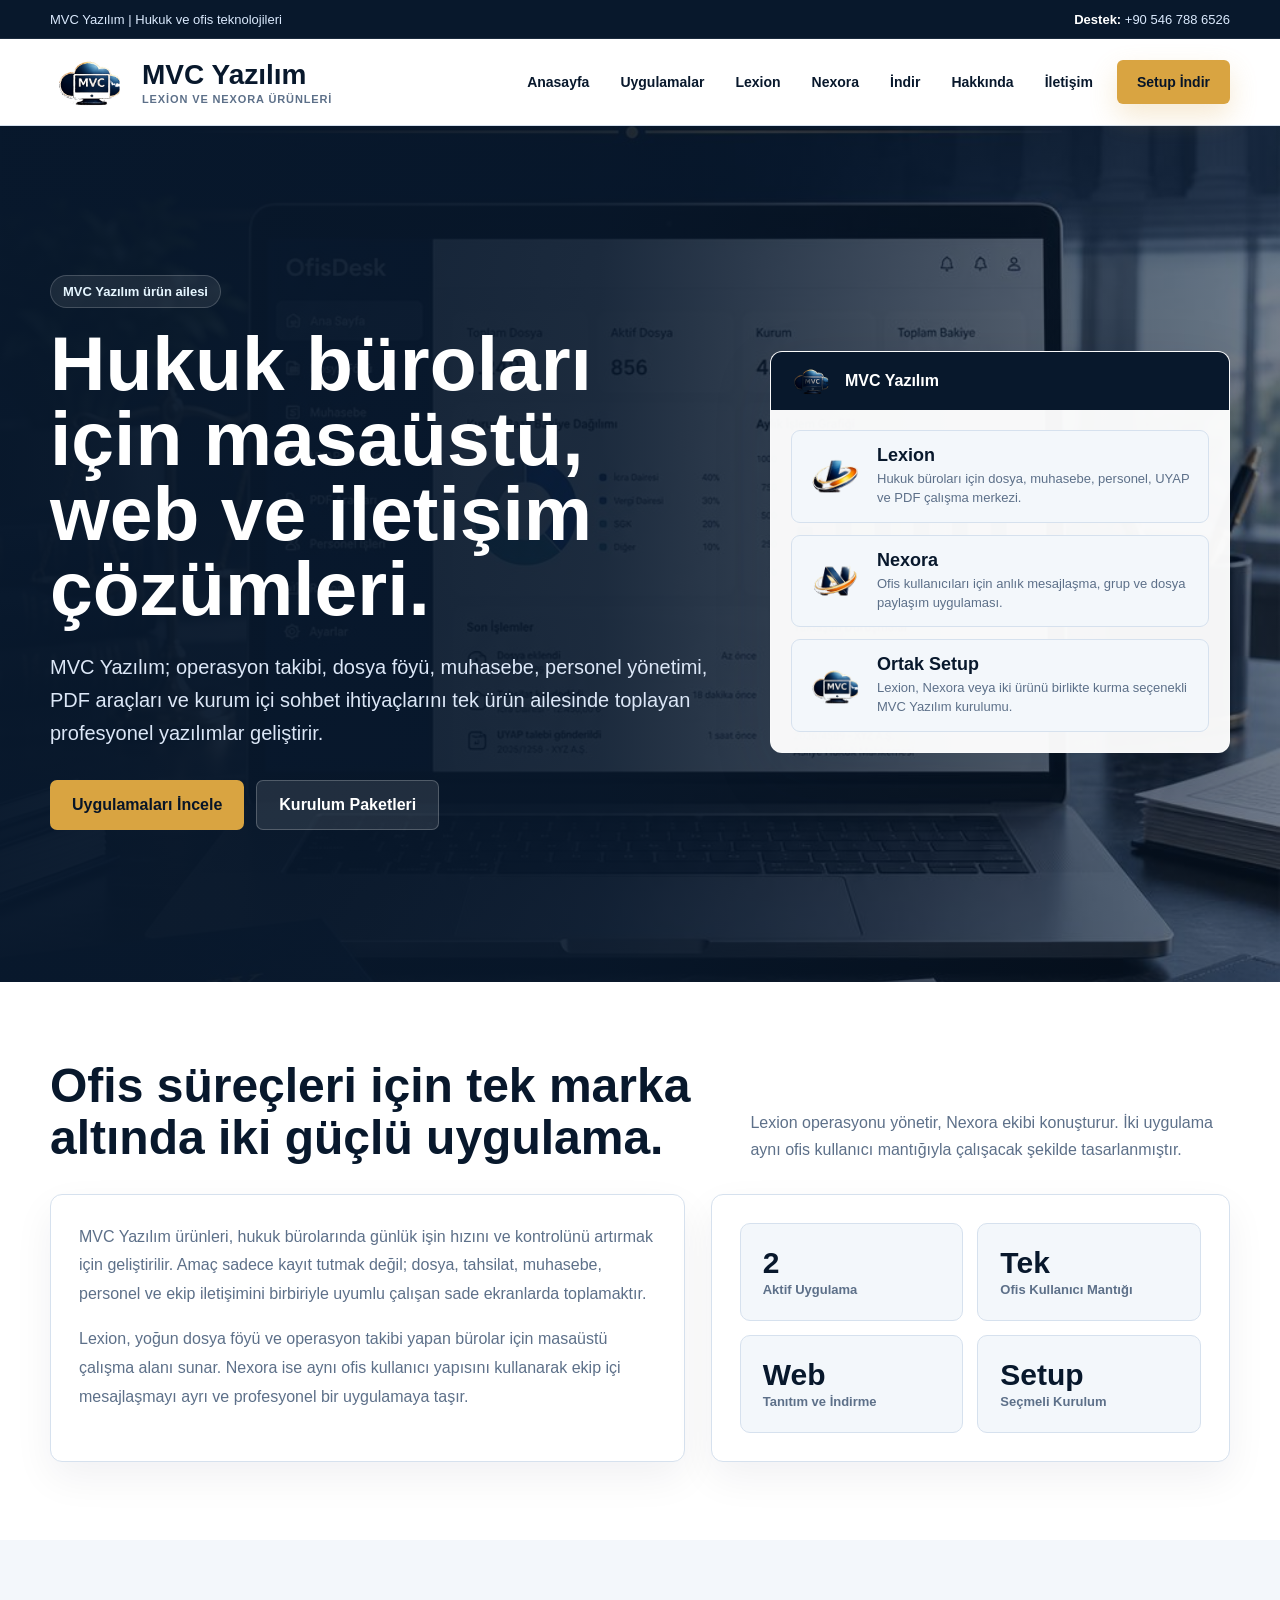
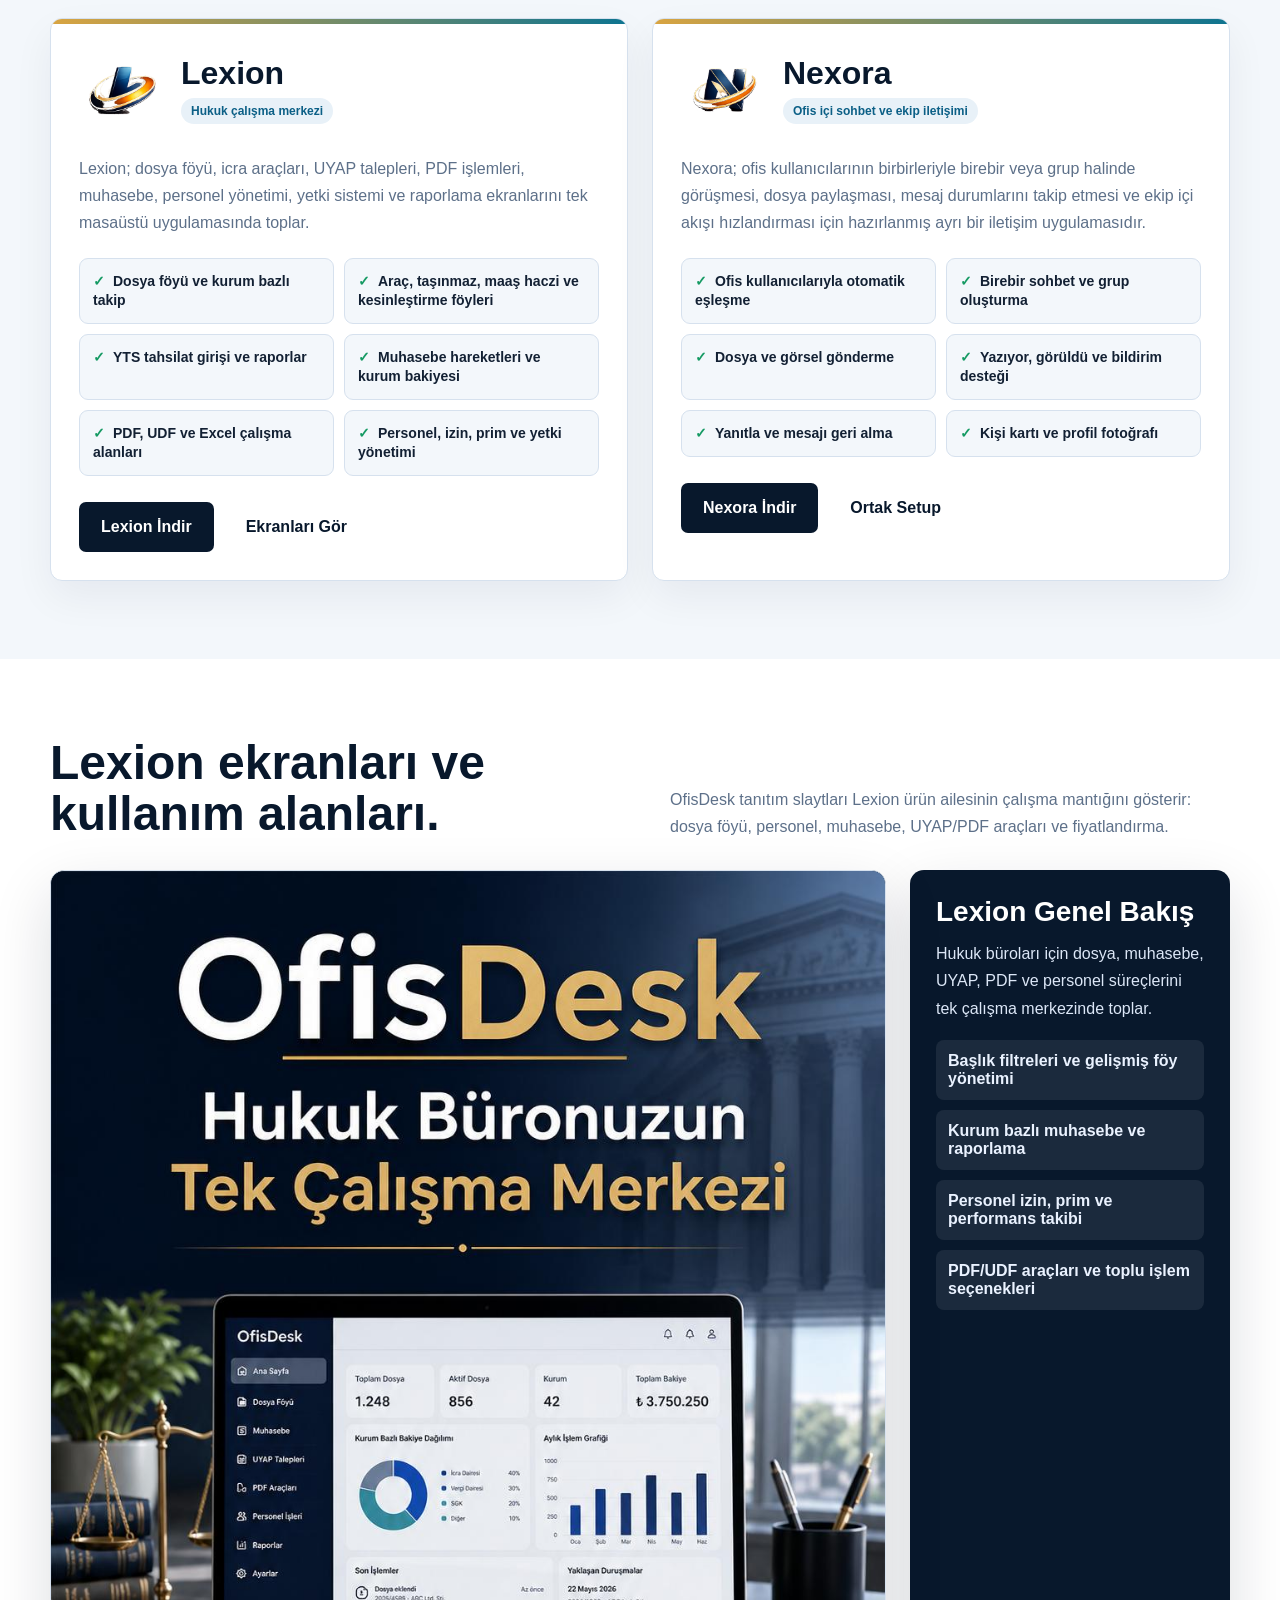
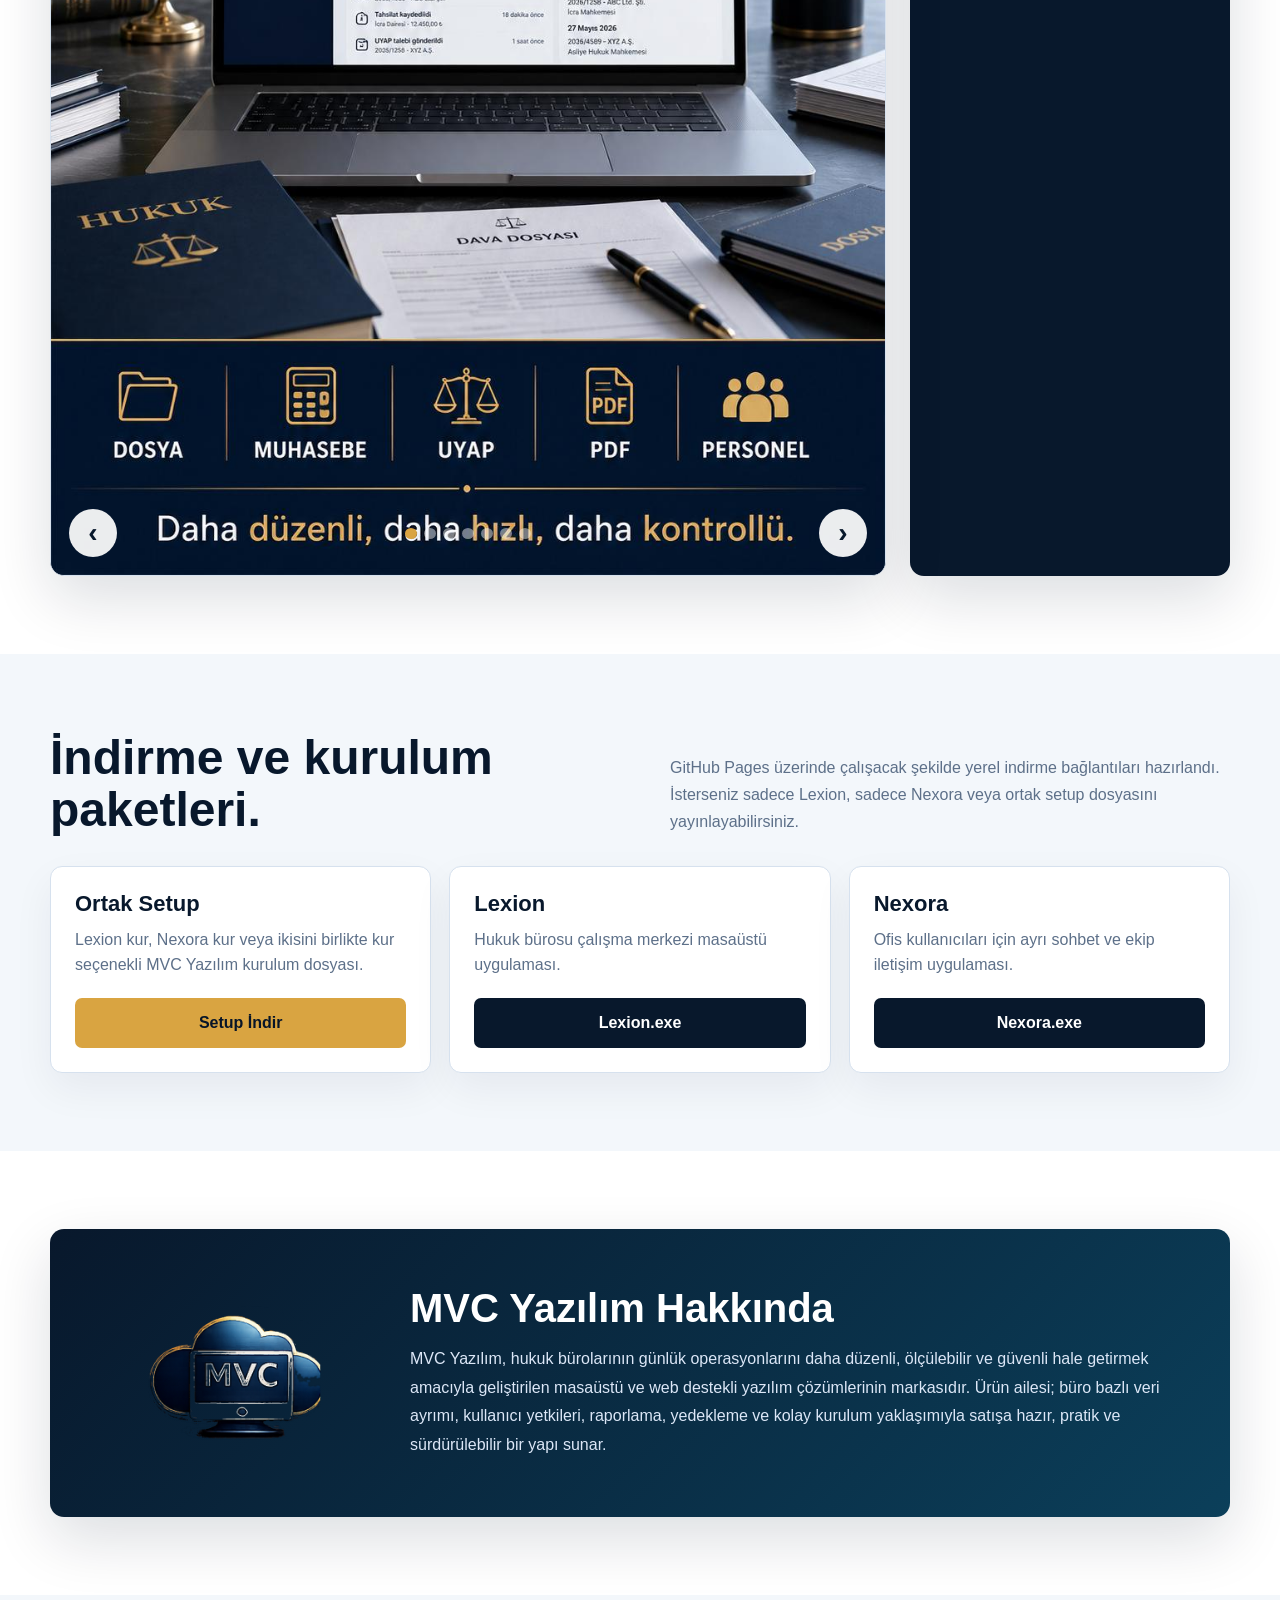
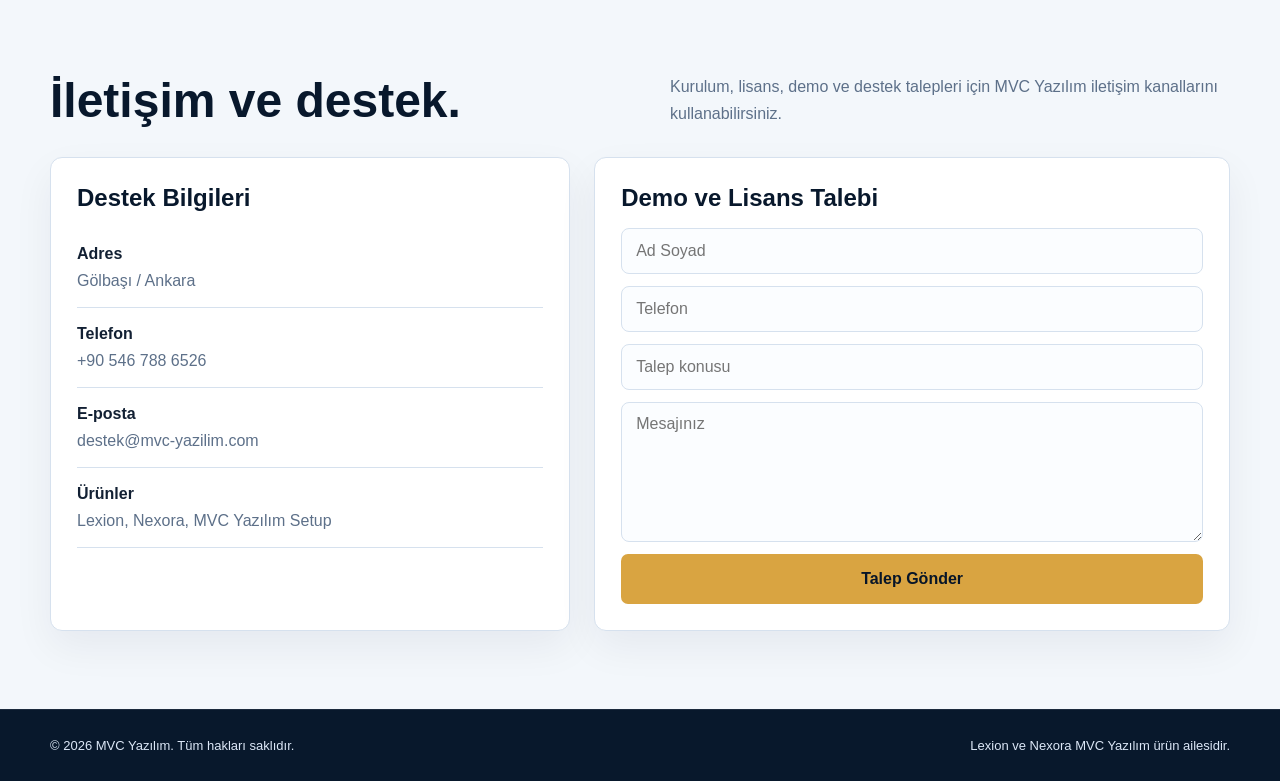
==== index.html @ 994288ae "Add files via upload" ====
<!doctype html>
<html lang="tr">
<head>
  <meta charset="utf-8">
  <meta name="viewport" content="width=device-width, initial-scale=1">
  <title>MVC Yazılım | Hukuk ve Ofis Yazılımları</title>
  <meta name="description" content="MVC Yazılım; Lexion ve Nexora ile hukuk büroları için dosya, muhasebe, personel, PDF, UYAP ve ekip iletişimi çözümleri geliştirir.">
  <link rel="icon" href="assets/mvc_yazilim_icon.png">
  <style>
    :root {
      --ink: #122033;
      --navy: #08182c;
      --blue: #0b5f86;
      --blue-2: #0e7490;
      --gold: #d9a441;
      --gold-2: #f3c766;
      --paper: #ffffff;
      --soft: #f3f7fb;
      --mist: #e8f1f8;
      --line: #d6e1ee;
      --muted: #5d7089;
      --green: #159a63;
      --red: #c2410c;
      --shadow: 0 22px 60px rgba(8, 24, 44, .14);
    }

    * { box-sizing: border-box; }
    html { scroll-behavior: smooth; }
    body {
      margin: 0;
      font-family: "Segoe UI", Arial, sans-serif;
      color: var(--ink);
      background: var(--soft);
    }

    img { max-width: 100%; display: block; }
    a { color: inherit; text-decoration: none; }
    button, input, textarea { font: inherit; }
    .wrap { width: min(1180px, calc(100% - 42px)); margin: 0 auto; }

    .top-strip {
      background: var(--navy);
      color: #dbeafe;
      font-size: 13px;
      border-bottom: 1px solid rgba(255,255,255,.08);
    }
    .top-strip .wrap {
      min-height: 38px;
      display: flex;
      align-items: center;
      justify-content: space-between;
      gap: 14px;
      flex-wrap: wrap;
    }
    .top-strip b { color: white; }

    .nav {
      position: sticky;
      top: 0;
      z-index: 50;
      background: rgba(255,255,255,.95);
      border-bottom: 1px solid var(--line);
      backdrop-filter: blur(16px);
    }
    .nav .wrap {
      min-height: 86px;
      display: flex;
      align-items: center;
      justify-content: space-between;
      gap: 22px;
    }
    .brand {
      display: flex;
      align-items: center;
      gap: 14px;
      font-size: 28px;
      font-weight: 900;
      color: var(--navy);
    }
    .brand img { width: 78px; height: 78px; object-fit: contain; }
    .brand small {
      display: block;
      margin-top: 2px;
      color: var(--muted);
      font-size: 11px;
      letter-spacing: .08em;
      text-transform: uppercase;
      font-weight: 800;
    }
    .links {
      display: flex;
      align-items: center;
      justify-content: flex-end;
      gap: 5px;
      flex-wrap: wrap;
    }
    .links a {
      min-height: 44px;
      display: inline-flex;
      align-items: center;
      justify-content: center;
      padding: 0 13px;
      border-radius: 6px;
      color: var(--navy);
      font-size: 14px;
      font-weight: 800;
    }
    .links a:hover { background: var(--mist); }
    .links .cta {
      margin-left: 6px;
      background: var(--gold);
      color: #071528;
      padding: 0 20px;
      box-shadow: 0 12px 28px rgba(217,164,65,.24);
    }

    .hero {
      position: relative;
      overflow: hidden;
      min-height: 700px;
      background:
        linear-gradient(90deg, rgba(8,24,44,.98) 0%, rgba(8,24,44,.91) 47%, rgba(8,24,44,.55) 100%),
        url("assets/slides/01-genel.jpg") center/cover;
      color: white;
    }
    .hero .wrap {
      min-height: 700px;
      display: grid;
      grid-template-columns: minmax(0, 1fr) 460px;
      align-items: center;
      gap: 48px;
      padding: 68px 0 72px;
    }
    .eyebrow {
      width: fit-content;
      margin-bottom: 18px;
      padding: 8px 12px;
      border: 1px solid rgba(255,255,255,.18);
      background: rgba(255,255,255,.08);
      color: #e6f6ff;
      border-radius: 999px;
      font-size: 13px;
      font-weight: 800;
    }
    h1 {
      margin: 0;
      max-width: 790px;
      font-size: clamp(45px, 6vw, 84px);
      line-height: .98;
      letter-spacing: 0;
      font-weight: 900;
    }
    .hero p {
      max-width: 700px;
      margin: 24px 0 0;
      color: #dce7f7;
      font-size: 20px;
      line-height: 1.65;
    }
    .actions {
      display: flex;
      gap: 12px;
      flex-wrap: wrap;
      margin-top: 30px;
    }
    .btn {
      min-height: 50px;
      display: inline-flex;
      align-items: center;
      justify-content: center;
      gap: 10px;
      padding: 0 22px;
      border: 0;
      border-radius: 7px;
      font-weight: 900;
      cursor: pointer;
    }
    .btn.gold { background: var(--gold); color: #071528; }
    .btn.dark { background: var(--navy); color: white; }
    .btn.light { background: white; color: var(--navy); }
    .btn.ghost {
      background: rgba(255,255,255,.10);
      color: white;
      border: 1px solid rgba(255,255,255,.22);
    }
    .hero-card {
      background: rgba(255,255,255,.96);
      color: var(--ink);
      border: 1px solid rgba(255,255,255,.28);
      border-radius: 12px;
      box-shadow: var(--shadow);
      overflow: hidden;
    }
    .hero-card-head {
      min-height: 58px;
      display: flex;
      align-items: center;
      gap: 12px;
      padding: 0 18px;
      background: var(--navy);
      color: white;
      font-weight: 900;
    }
    .hero-card-head img { width: 44px; height: 44px; object-fit: contain; }
    .hero-card-body { padding: 20px; }
    .mini-products { display: grid; gap: 12px; }
    .mini-product {
      display: grid;
      grid-template-columns: 58px 1fr;
      gap: 13px;
      align-items: center;
      padding: 14px;
      border: 1px solid var(--line);
      background: var(--soft);
      border-radius: 9px;
    }
    .mini-product img { width: 58px; height: 58px; object-fit: contain; }
    .mini-product h3 { margin: 0 0 4px; font-size: 18px; color: var(--navy); }
    .mini-product p { margin: 0; color: var(--muted); font-size: 13px; line-height: 1.45; }

    section { padding: 78px 0; }
    .section-head {
      display: flex;
      align-items: end;
      justify-content: space-between;
      gap: 24px;
      margin-bottom: 30px;
    }
    .section-head h2 {
      margin: 0;
      color: var(--navy);
      font-size: clamp(30px, 4vw, 48px);
      line-height: 1.08;
      font-weight: 900;
    }
    .section-head p {
      max-width: 560px;
      margin: 0;
      color: var(--muted);
      line-height: 1.7;
      font-size: 16px;
    }

    .about { background: white; }
    .about-grid {
      display: grid;
      grid-template-columns: 1.1fr .9fr;
      gap: 26px;
      align-items: stretch;
    }
    .text-panel, .info-panel, .product-panel, .download-card, .contact-card {
      background: var(--paper);
      border: 1px solid var(--line);
      border-radius: 12px;
      box-shadow: 0 16px 40px rgba(8,24,44,.06);
    }
    .text-panel { padding: 28px; }
    .text-panel p { color: var(--muted); line-height: 1.8; font-size: 16px; }
    .text-panel p:first-of-type { margin-top: 0; }
    .metric-grid { display: grid; grid-template-columns: repeat(2, 1fr); gap: 14px; }
    .metric {
      padding: 22px;
      background: var(--soft);
      border: 1px solid var(--line);
      border-radius: 10px;
    }
    .metric b { display: block; color: var(--navy); font-size: 30px; }
    .metric span { color: var(--muted); font-size: 13px; font-weight: 800; }

    .products { background: var(--soft); }
    .product-grid {
      display: grid;
      grid-template-columns: repeat(2, minmax(0, 1fr));
      gap: 24px;
    }
    .product-panel {
      position: relative;
      overflow: hidden;
      min-height: 520px;
      padding: 28px;
    }
    .product-panel::before {
      content: "";
      position: absolute;
      left: 0;
      top: 0;
      right: 0;
      height: 5px;
      background: linear-gradient(90deg, var(--gold), var(--blue-2));
    }
    .product-top {
      display: flex;
      align-items: center;
      gap: 16px;
      margin-bottom: 22px;
    }
    .product-top img { width: 86px; height: 86px; object-fit: contain; }
    .product-top h3 { margin: 0; color: var(--navy); font-size: 32px; }
    .product-top span {
      display: inline-flex;
      margin-top: 6px;
      padding: 6px 10px;
      border-radius: 999px;
      background: var(--mist);
      color: var(--blue);
      font-size: 12px;
      font-weight: 900;
    }
    .product-panel p {
      margin: 0 0 20px;
      color: var(--muted);
      line-height: 1.7;
      font-size: 16px;
    }
    .features {
      display: grid;
      grid-template-columns: repeat(2, minmax(0, 1fr));
      gap: 10px;
      margin: 22px 0 26px;
    }
    .feature {
      padding: 13px;
      background: var(--soft);
      border: 1px solid var(--line);
      border-radius: 9px;
      color: var(--ink);
      font-size: 14px;
      font-weight: 800;
      line-height: 1.35;
    }
    .feature::before {
      content: "✓";
      margin-right: 8px;
      color: var(--green);
      font-weight: 900;
    }
    .product-actions {
      display: flex;
      flex-wrap: wrap;
      gap: 10px;
      margin-top: auto;
    }

    .showcase { background: white; }
    .slider-shell {
      display: grid;
      grid-template-columns: minmax(0, 1fr) 320px;
      gap: 24px;
      align-items: stretch;
    }
    .slide-frame {
      position: relative;
      min-height: 560px;
      border-radius: 14px;
      overflow: hidden;
      border: 1px solid var(--line);
      box-shadow: var(--shadow);
      background: var(--navy);
    }
    .slide-frame img {
      width: 100%;
      height: 100%;
      min-height: 560px;
      object-fit: cover;
    }
    .slide-controls {
      position: absolute;
      left: 18px;
      right: 18px;
      bottom: 18px;
      display: flex;
      align-items: center;
      justify-content: space-between;
      gap: 12px;
    }
    .icon-btn {
      width: 48px;
      height: 48px;
      border: 0;
      border-radius: 50%;
      background: rgba(255,255,255,.92);
      color: var(--navy);
      font-size: 28px;
      font-weight: 900;
      cursor: pointer;
    }
    .slide-dots { display: flex; gap: 7px; justify-content: center; flex: 1; }
    .dot {
      width: 11px;
      height: 11px;
      border-radius: 50%;
      border: 0;
      background: rgba(255,255,255,.45);
      cursor: pointer;
    }
    .dot.active { background: var(--gold); }
    .slide-text {
      padding: 26px;
      background: var(--navy);
      color: white;
      border-radius: 14px;
      box-shadow: var(--shadow);
    }
    .slide-text h3 { margin: 0 0 12px; font-size: 28px; }
    .slide-text p { color: #dce7f7; line-height: 1.7; margin: 0 0 18px; }
    .slide-text ul { margin: 0; padding: 0; list-style: none; display: grid; gap: 10px; }
    .slide-text li {
      padding: 12px;
      border-radius: 8px;
      background: rgba(255,255,255,.08);
      color: #eaf2ff;
      font-weight: 750;
    }

    .downloads { background: var(--soft); }
    .download-grid {
      display: grid;
      grid-template-columns: repeat(3, minmax(0, 1fr));
      gap: 18px;
    }
    .download-card { padding: 24px; }
    .download-card h3 { margin: 0 0 10px; color: var(--navy); font-size: 22px; }
    .download-card p { margin: 0 0 20px; color: var(--muted); line-height: 1.6; }
    .download-card .btn { width: 100%; }

    .company { background: white; }
    .company-card {
      display: grid;
      grid-template-columns: 300px 1fr;
      gap: 26px;
      align-items: center;
      padding: 34px;
      background: linear-gradient(135deg, var(--navy), #0b3f5a);
      border-radius: 14px;
      color: white;
      box-shadow: var(--shadow);
    }
    .company-card img {
      width: 220px;
      height: 220px;
      object-fit: contain;
      margin: 0 auto;
    }
    .company-card h2 { margin: 0 0 14px; font-size: 40px; }
    .company-card p { margin: 0; color: #dce7f7; line-height: 1.8; font-size: 16px; }

    .contact { background: var(--soft); }
    .contact-grid {
      display: grid;
      grid-template-columns: .9fr 1.1fr;
      gap: 24px;
    }
    .contact-card { padding: 26px; }
    .contact-card h3 { margin: 0 0 16px; color: var(--navy); font-size: 24px; }
    .contact-row {
      padding: 14px 0;
      border-bottom: 1px solid var(--line);
      color: var(--muted);
      line-height: 1.5;
    }
    .contact-row b { display: block; color: var(--ink); margin-bottom: 3px; }
    .form { display: grid; gap: 12px; }
    .form input, .form textarea {
      width: 100%;
      border: 1px solid var(--line);
      border-radius: 8px;
      background: #fbfdff;
      padding: 0 14px;
      min-height: 46px;
      color: var(--ink);
    }
    .form textarea { min-height: 140px; padding: 12px 14px; resize: vertical; }

    footer {
      background: var(--navy);
      color: #dce7f7;
      padding: 28px 0;
      border-top: 1px solid rgba(255,255,255,.08);
    }
    footer .wrap {
      display: flex;
      justify-content: space-between;
      gap: 18px;
      flex-wrap: wrap;
      font-size: 13px;
    }

    @media (max-width: 980px) {
      .nav .wrap, .section-head { align-items: flex-start; }
      .nav .wrap, .hero .wrap, .about-grid, .product-grid, .slider-shell, .download-grid, .company-card, .contact-grid {
        grid-template-columns: 1fr;
      }
      .nav .wrap { display: grid; }
      .links { justify-content: flex-start; }
      .hero, .hero .wrap { min-height: auto; }
      h1 { font-size: 45px; }
      .brand img { width: 66px; height: 66px; }
      .product-panel { min-height: auto; }
      .features, .metric-grid { grid-template-columns: 1fr; }
      .slide-frame, .slide-frame img { min-height: 420px; }
    }

    @media (max-width: 620px) {
      .wrap { width: min(100% - 28px, 1180px); }
      .links a, .links .cta, .actions .btn, .product-actions .btn { width: 100%; }
      .hero p { font-size: 17px; }
      .product-top { align-items: flex-start; }
      .product-top img { width: 72px; height: 72px; }
    }
  </style>
</head>
<body>
  <div class="top-strip">
    <div class="wrap">
      <span>MVC Yazılım | Hukuk ve ofis teknolojileri</span>
      <span><b>Destek:</b> +90 546 788 6526</span>
    </div>
  </div>

  <header class="nav">
    <div class="wrap">
      <a class="brand" href="#anasayfa" aria-label="MVC Yazılım Anasayfa">
        <img src="assets/mvc_yazilim_icon.png" alt="MVC Yazılım logo">
        <span>MVC Yazılım<small>Lexion ve Nexora ürünleri</small></span>
      </a>
      <nav class="links" aria-label="Ana menü">
        <a href="#anasayfa">Anasayfa</a>
        <a href="#uygulamalar">Uygulamalar</a>
        <a href="#lexion">Lexion</a>
        <a href="#nexora">Nexora</a>
        <a href="#indir">İndir</a>
        <a href="#hakkinda">Hakkında</a>
        <a href="#iletisim">İletişim</a>
        <a class="cta" href="#indir">Setup İndir</a>
      </nav>
    </div>
  </header>

  <main>
    <section class="hero" id="anasayfa">
      <div class="wrap">
        <div>
          <div class="eyebrow">MVC Yazılım ürün ailesi</div>
          <h1>Hukuk büroları için masaüstü, web ve iletişim çözümleri.</h1>
          <p>MVC Yazılım; operasyon takibi, dosya föyü, muhasebe, personel yönetimi, PDF araçları ve kurum içi sohbet ihtiyaçlarını tek ürün ailesinde toplayan profesyonel yazılımlar geliştirir.</p>
          <div class="actions">
            <a class="btn gold" href="#uygulamalar">Uygulamaları İncele</a>
            <a class="btn ghost" href="#indir">Kurulum Paketleri</a>
          </div>
        </div>

        <aside class="hero-card" aria-label="MVC Yazılım uygulamaları">
          <div class="hero-card-head">
            <img src="assets/mvc_yazilim_icon.png" alt="">
            MVC Yazılım
          </div>
          <div class="hero-card-body">
            <div class="mini-products">
              <a class="mini-product" href="#lexion">
                <img src="assets/lexion_icon.png" alt="">
                <div><h3>Lexion</h3><p>Hukuk büroları için dosya, muhasebe, personel, UYAP ve PDF çalışma merkezi.</p></div>
              </a>
              <a class="mini-product" href="#nexora">
                <img src="assets/nexora_icon.png" alt="">
                <div><h3>Nexora</h3><p>Ofis kullanıcıları için anlık mesajlaşma, grup ve dosya paylaşım uygulaması.</p></div>
              </a>
              <a class="mini-product" href="#indir">
                <img src="assets/mvc_yazilim_icon.png" alt="">
                <div><h3>Ortak Setup</h3><p>Lexion, Nexora veya iki ürünü birlikte kurma seçenekli MVC Yazılım kurulumu.</p></div>
              </a>
            </div>
          </div>
        </aside>
      </div>
    </section>

    <section class="about" id="uygulamalar">
      <div class="wrap">
        <div class="section-head">
          <h2>Ofis süreçleri için tek marka altında iki güçlü uygulama.</h2>
          <p>Lexion operasyonu yönetir, Nexora ekibi konuşturur. İki uygulama aynı ofis kullanıcı mantığıyla çalışacak şekilde tasarlanmıştır.</p>
        </div>
        <div class="about-grid">
          <article class="text-panel">
            <p>MVC Yazılım ürünleri, hukuk bürolarında günlük işin hızını ve kontrolünü artırmak için geliştirilir. Amaç sadece kayıt tutmak değil; dosya, tahsilat, muhasebe, personel ve ekip iletişimini birbiriyle uyumlu çalışan sade ekranlarda toplamaktır.</p>
            <p>Lexion, yoğun dosya föyü ve operasyon takibi yapan bürolar için masaüstü çalışma alanı sunar. Nexora ise aynı ofis kullanıcı yapısını kullanarak ekip içi mesajlaşmayı ayrı ve profesyonel bir uygulamaya taşır.</p>
          </article>
          <aside class="info-panel text-panel">
            <div class="metric-grid">
              <div class="metric"><b>2</b><span>Aktif Uygulama</span></div>
              <div class="metric"><b>Tek</b><span>Ofis Kullanıcı Mantığı</span></div>
              <div class="metric"><b>Web</b><span>Tanıtım ve İndirme</span></div>
              <div class="metric"><b>Setup</b><span>Seçmeli Kurulum</span></div>
            </div>
          </aside>
        </div>
      </div>
    </section>

    <section class="products">
      <div class="wrap">
        <div class="product-grid">
          <article class="product-panel" id="lexion">
            <div class="product-top">
              <img src="assets/lexion_icon.png" alt="Lexion logo">
              <div>
                <h3>Lexion</h3>
                <span>Hukuk çalışma merkezi</span>
              </div>
            </div>
            <p>Lexion; dosya föyü, icra araçları, UYAP talepleri, PDF işlemleri, muhasebe, personel yönetimi, yetki sistemi ve raporlama ekranlarını tek masaüstü uygulamasında toplar.</p>
            <div class="features">
              <div class="feature">Dosya föyü ve kurum bazlı takip</div>
              <div class="feature">Araç, taşınmaz, maaş haczi ve kesinleştirme föyleri</div>
              <div class="feature">YTS tahsilat girişi ve raporlar</div>
              <div class="feature">Muhasebe hareketleri ve kurum bakiyesi</div>
              <div class="feature">PDF, UDF ve Excel çalışma alanları</div>
              <div class="feature">Personel, izin, prim ve yetki yönetimi</div>
            </div>
            <div class="product-actions">
              <a class="btn dark" href="https://github.com/mvcanalpp/ofisdesk-site/releases/download/v1.5.2/Lexion.exe">Lexion İndir</a>
              <a class="btn light" href="#lexion-slides">Ekranları Gör</a>
            </div>
          </article>

          <article class="product-panel" id="nexora">
            <div class="product-top">
              <img src="assets/nexora_icon.png" alt="Nexora logo">
              <div>
                <h3>Nexora</h3>
                <span>Ofis içi sohbet ve ekip iletişimi</span>
              </div>
            </div>
            <p>Nexora; ofis kullanıcılarının birbirleriyle birebir veya grup halinde görüşmesi, dosya paylaşması, mesaj durumlarını takip etmesi ve ekip içi akışı hızlandırması için hazırlanmış ayrı bir iletişim uygulamasıdır.</p>
            <div class="features">
              <div class="feature">Ofis kullanıcılarıyla otomatik eşleşme</div>
              <div class="feature">Birebir sohbet ve grup oluşturma</div>
              <div class="feature">Dosya ve görsel gönderme</div>
              <div class="feature">Yazıyor, görüldü ve bildirim desteği</div>
              <div class="feature">Yanıtla ve mesajı geri alma</div>
              <div class="feature">Kişi kartı ve profil fotoğrafı</div>
            </div>
            <div class="product-actions">
              <a class="btn dark" href="https://github.com/mvcanalpp/ofisdesk-site/releases/download/v1.5.2/Nexora.exe">Nexora İndir</a>
              <a class="btn light" href="#indir">Ortak Setup</a>
            </div>
          </article>
        </div>
      </div>
    </section>

    <section class="showcase" id="lexion-slides">
      <div class="wrap">
        <div class="section-head">
          <h2>Lexion ekranları ve kullanım alanları.</h2>
          <p>OfisDesk tanıtım slaytları Lexion ürün ailesinin çalışma mantığını gösterir: dosya föyü, personel, muhasebe, UYAP/PDF araçları ve fiyatlandırma.</p>
        </div>
        <div class="slider-shell">
          <div class="slide-frame">
            <img id="slideImage" src="assets/slides/01-genel.jpg" alt="Lexion tanıtım slaytı">
            <div class="slide-controls">
              <button class="icon-btn" id="prevSlide" type="button" aria-label="Önceki slayt">‹</button>
              <div class="slide-dots" id="slideDots"></div>
              <button class="icon-btn" id="nextSlide" type="button" aria-label="Sonraki slayt">›</button>
            </div>
          </div>
          <aside class="slide-text">
            <h3 id="slideTitle">Lexion Genel Bakış</h3>
            <p id="slideDesc">Hukuk büroları için dosya, muhasebe, UYAP, PDF ve personel süreçlerini tek çalışma merkezinde toplar.</p>
            <ul>
              <li>Başlık filtreleri ve gelişmiş föy yönetimi</li>
              <li>Kurum bazlı muhasebe ve raporlama</li>
              <li>Personel izin, prim ve performans takibi</li>
              <li>PDF/UDF araçları ve toplu işlem seçenekleri</li>
            </ul>
          </aside>
        </div>
      </div>
    </section>

    <section class="downloads" id="indir">
      <div class="wrap">
        <div class="section-head">
          <h2>İndirme ve kurulum paketleri.</h2>
          <p>GitHub Pages üzerinde çalışacak şekilde yerel indirme bağlantıları hazırlandı. İsterseniz sadece Lexion, sadece Nexora veya ortak setup dosyasını yayınlayabilirsiniz.</p>
        </div>
        <div class="download-grid">
          <article class="download-card">
            <h3>Ortak Setup</h3>
            <p>Lexion kur, Nexora kur veya ikisini birlikte kur seçenekli MVC Yazılım kurulum dosyası.</p>
            <a class="btn gold" href="https://github.com/mvcanalpp/ofisdesk-site/releases/download/v1.5.2/MVC_Yazilim_Lexion_Nexora_Setup_v1.5.2.exe">Setup İndir</a>
          </article>
          <article class="download-card">
            <h3>Lexion</h3>
            <p>Hukuk bürosu çalışma merkezi masaüstü uygulaması.</p>
            <a class="btn dark" href="https://github.com/mvcanalpp/ofisdesk-site/releases/download/v1.5.2/Lexion.exe">Lexion.exe</a>
          </article>
          <article class="download-card">
            <h3>Nexora</h3>
            <p>Ofis kullanıcıları için ayrı sohbet ve ekip iletişim uygulaması.</p>
            <a class="btn dark" href="https://github.com/mvcanalpp/ofisdesk-site/releases/download/v1.5.2/Nexora.exe">Nexora.exe</a>
          </article>
        </div>
      </div>
    </section>

    <section class="company" id="hakkinda">
      <div class="wrap">
        <div class="company-card">
          <img src="assets/mvc_yazilim_icon.png" alt="MVC Yazılım logo">
          <div>
            <h2>MVC Yazılım Hakkında</h2>
            <p>MVC Yazılım, hukuk bürolarının günlük operasyonlarını daha düzenli, ölçülebilir ve güvenli hale getirmek amacıyla geliştirilen masaüstü ve web destekli yazılım çözümlerinin markasıdır. Ürün ailesi; büro bazlı veri ayrımı, kullanıcı yetkileri, raporlama, yedekleme ve kolay kurulum yaklaşımıyla satışa hazır, pratik ve sürdürülebilir bir yapı sunar.</p>
          </div>
        </div>
      </div>
    </section>

    <section class="contact" id="iletisim">
      <div class="wrap">
        <div class="section-head">
          <h2>İletişim ve destek.</h2>
          <p>Kurulum, lisans, demo ve destek talepleri için MVC Yazılım iletişim kanallarını kullanabilirsiniz.</p>
        </div>
        <div class="contact-grid">
          <article class="contact-card">
            <h3>Destek Bilgileri</h3>
            <div class="contact-row"><b>Adres</b>Gölbaşı / Ankara</div>
            <div class="contact-row"><b>Telefon</b>+90 546 788 6526</div>
            <div class="contact-row"><b>E-posta</b>destek@mvc-yazilim.com</div>
            <div class="contact-row"><b>Ürünler</b>Lexion, Nexora, MVC Yazılım Setup</div>
          </article>
          <article class="contact-card">
            <h3>Demo ve Lisans Talebi</h3>
            <form class="form" action="mailto:destek@mvc-yazilim.com" method="post" enctype="text/plain">
              <input name="Ad Soyad" placeholder="Ad Soyad">
              <input name="Telefon" placeholder="Telefon">
              <input name="Konu" placeholder="Talep konusu">
              <textarea name="Mesaj" placeholder="Mesajınız"></textarea>
              <button class="btn gold" type="submit">Talep Gönder</button>
            </form>
          </article>
        </div>
      </div>
    </section>
  </main>

  <footer>
    <div class="wrap">
      <span>© 2026 MVC Yazılım. Tüm hakları saklıdır.</span>
      <span>Lexion ve Nexora MVC Yazılım ürün ailesidir.</span>
    </div>
  </footer>

  <script>
    const slides = [
      { src: "assets/slides/01-genel.jpg", title: "Lexion Genel Bakış", desc: "Hukuk büroları için dosya, muhasebe, UYAP, PDF ve personel süreçlerini tek çalışma merkezinde toplar." },
      { src: "assets/slides/02-dosya-foyu.jpg", title: "Dosya Föyü", desc: "Kurum bazlı dosya takibi, son değiştiren bilgisi, yedekleme ve başlık filtreleriyle kontrol sağlar." },
      { src: "assets/slides/03-personel-kontrol.jpg", title: "Personel ve Kontrol", desc: "Personel bilgileri, kullanıcı yetkileri, işlem geçmişi, izin ve prim süreçleri tek alanda yönetilir." },
      { src: "assets/slides/04-muhasebe.jpg", title: "Muhasebe", desc: "Kurum bakiyeleri, gelir gider hareketleri, UYAP masrafı ve Excel raporları takip edilir." },
      { src: "assets/slides/05-uyap-pdf.jpg", title: "UYAP ve PDF Araçları", desc: "Talep şablonları, PDF birleştirme, bölme, sıkıştırma ve toplu işlem akışları hızlandırılır." },
      { src: "assets/slides/06-ek-ozellikler.jpg", title: "Ek Özellikler", desc: "Bulut bağlantısı, yedekleme, toplu talepler, barkod sorgulama ve tahsilat ayrıştırma özellikleri sunulur." },
      { src: "assets/slides/07-fiyatlandirma.jpg", title: "Esnek Fiyatlandırma", desc: "Demo, aylık, yıllık ve sınırsız kullanıcı paketleriyle farklı ofis ihtiyaçlarına uygun lisanslama yapılır." }
    ];

    let slideIndex = 0;
    const image = document.getElementById("slideImage");
    const title = document.getElementById("slideTitle");
    const desc = document.getElementById("slideDesc");
    const dots = document.getElementById("slideDots");

    function renderDots() {
      dots.innerHTML = "";
      slides.forEach((_, i) => {
        const dot = document.createElement("button");
        dot.className = "dot" + (i === slideIndex ? " active" : "");
        dot.type = "button";
        dot.setAttribute("aria-label", `${i + 1}. slayt`);
        dot.addEventListener("click", () => showSlide(i));
        dots.appendChild(dot);
      });
    }

    function showSlide(index) {
      slideIndex = (index + slides.length) % slides.length;
      image.src = slides[slideIndex].src;
      title.textContent = slides[slideIndex].title;
      desc.textContent = slides[slideIndex].desc;
      renderDots();
    }

    document.getElementById("prevSlide").addEventListener("click", () => showSlide(slideIndex - 1));
    document.getElementById("nextSlide").addEventListener("click", () => showSlide(slideIndex + 1));
    renderDots();
    setInterval(() => showSlide(slideIndex + 1), 6500);
  </script>
</body>
</html>
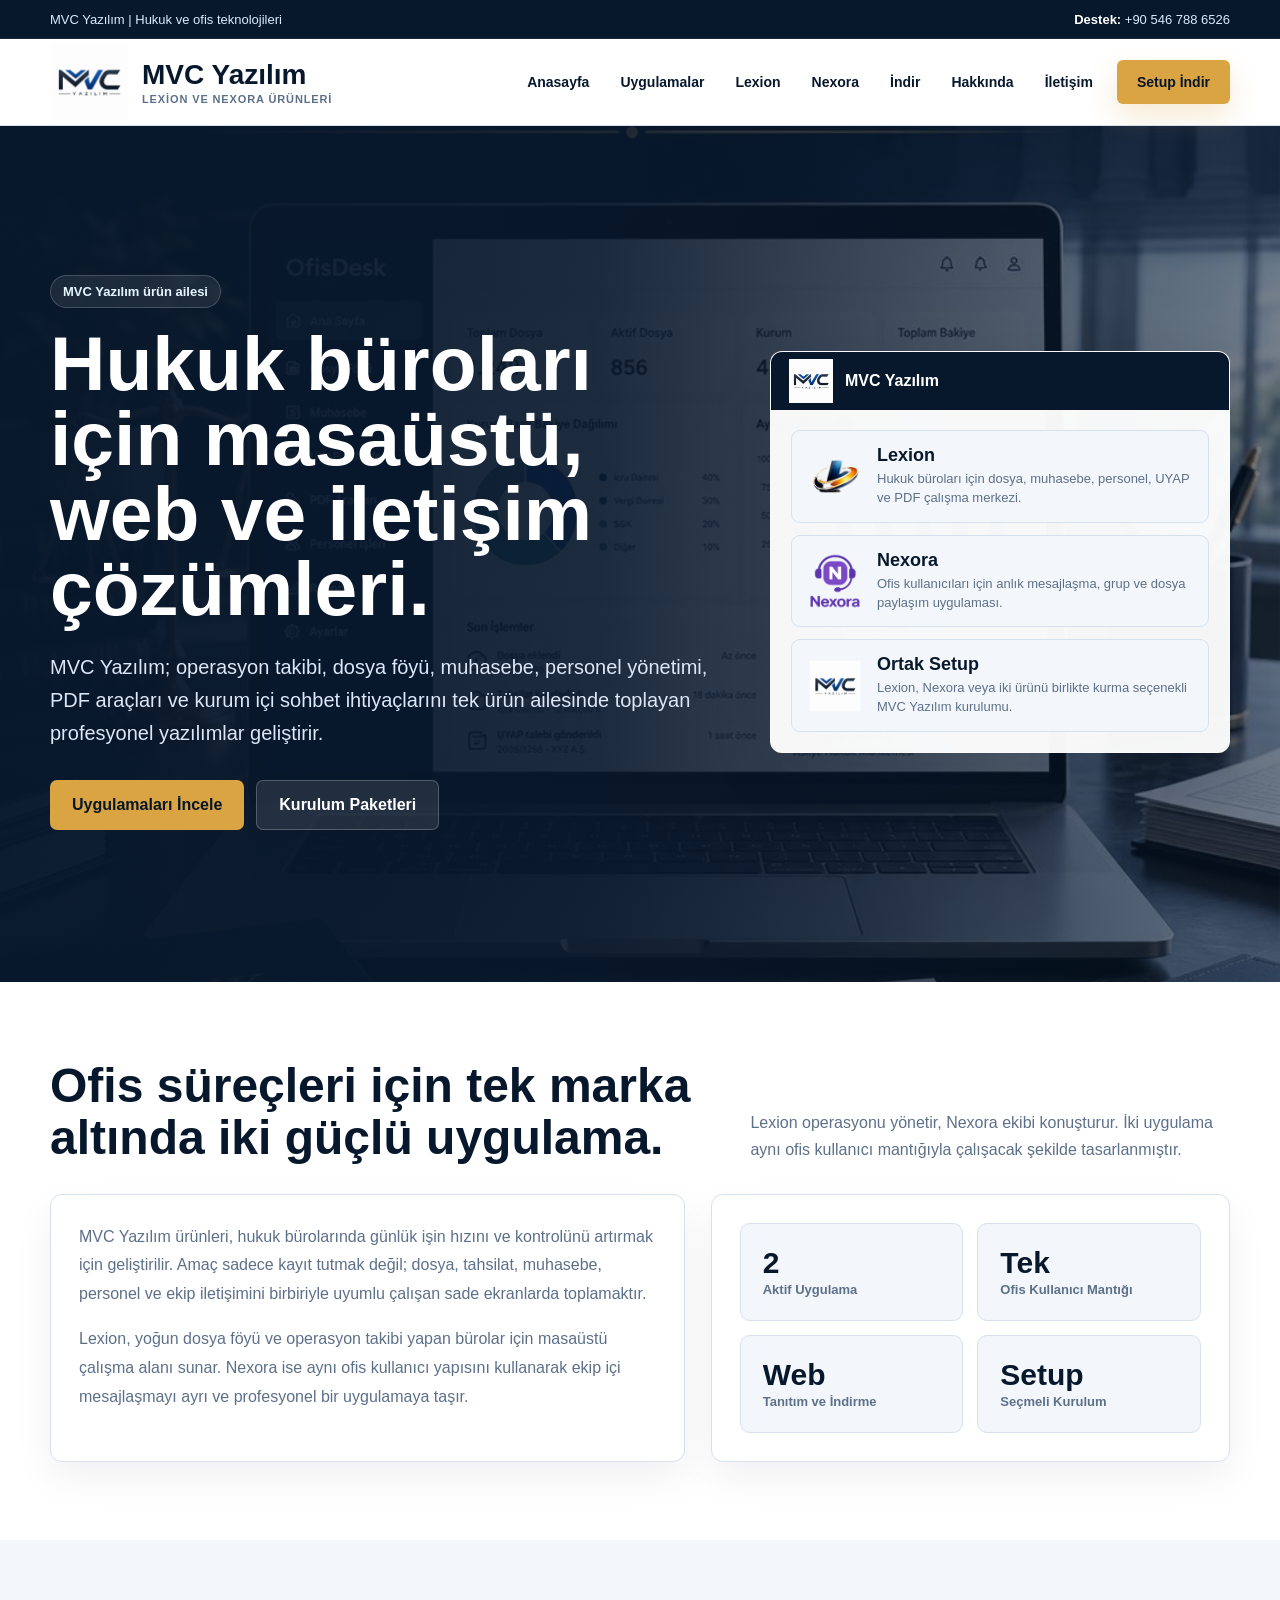
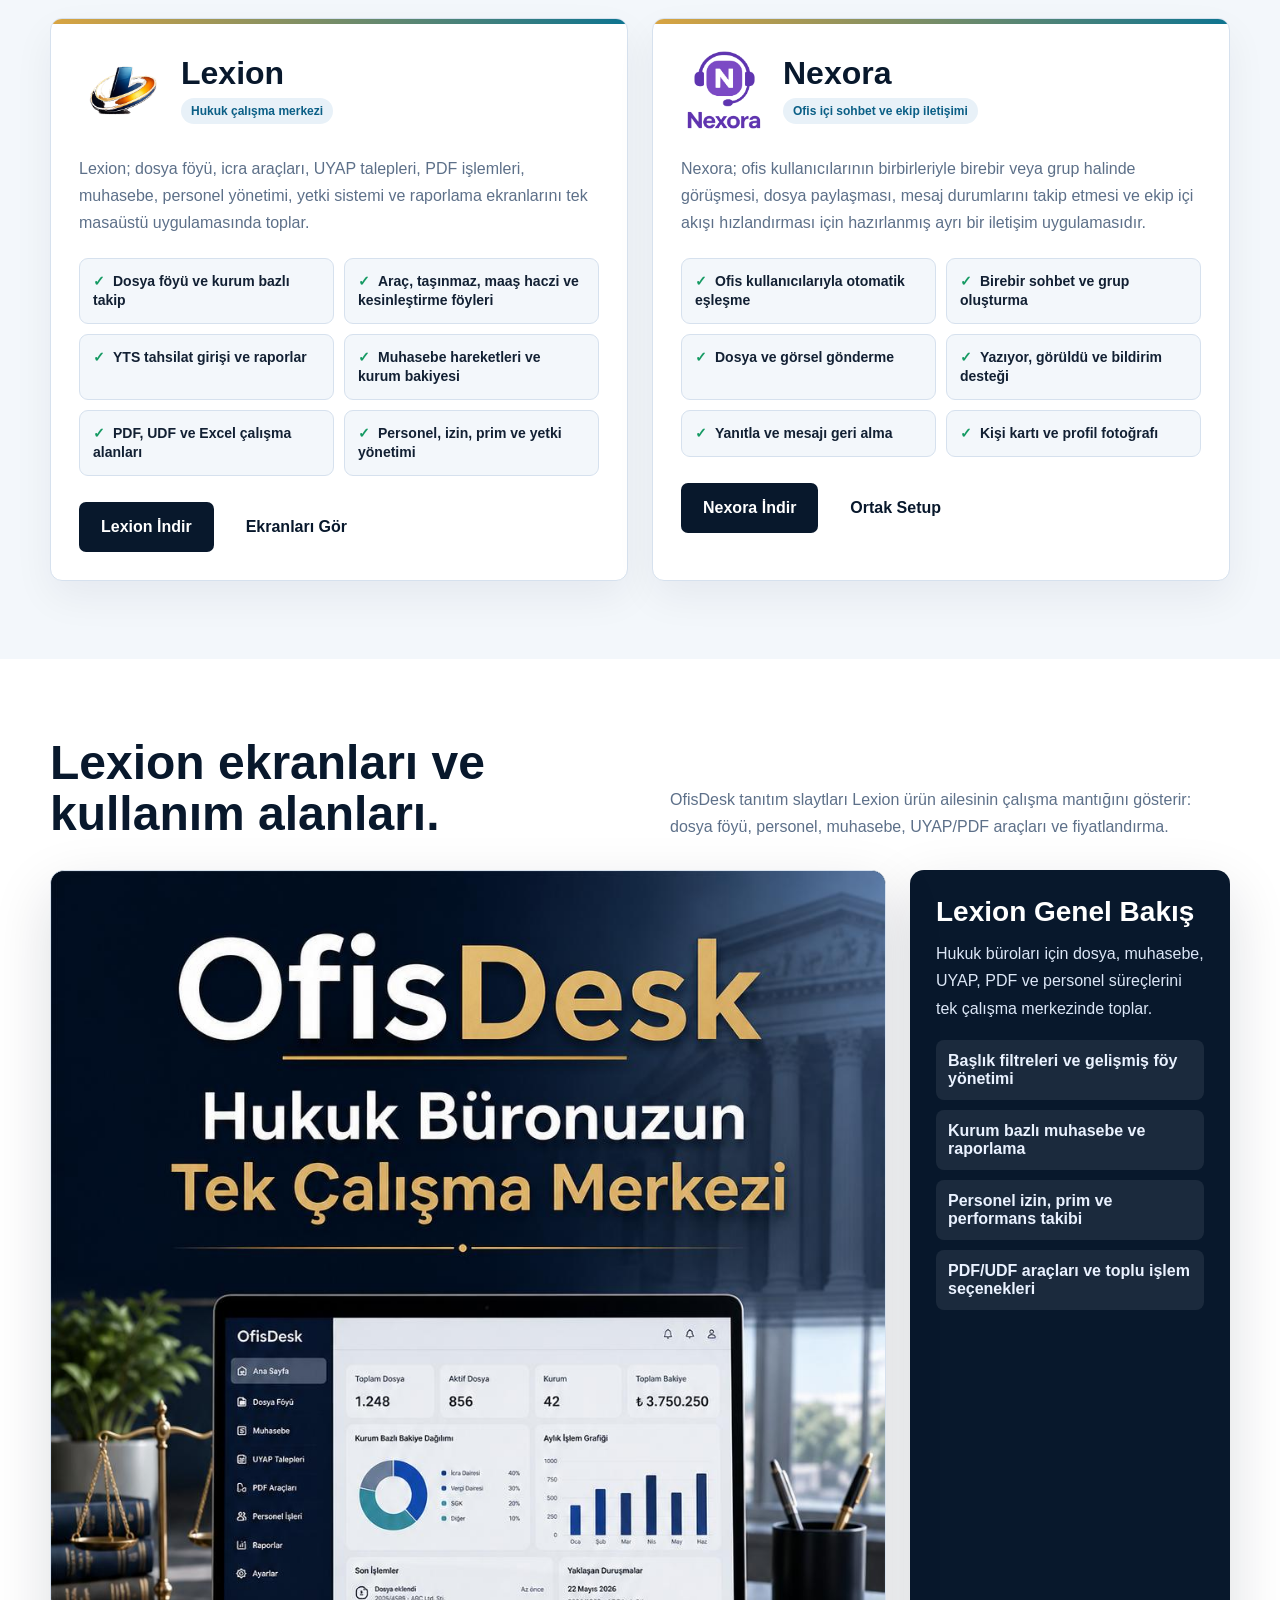
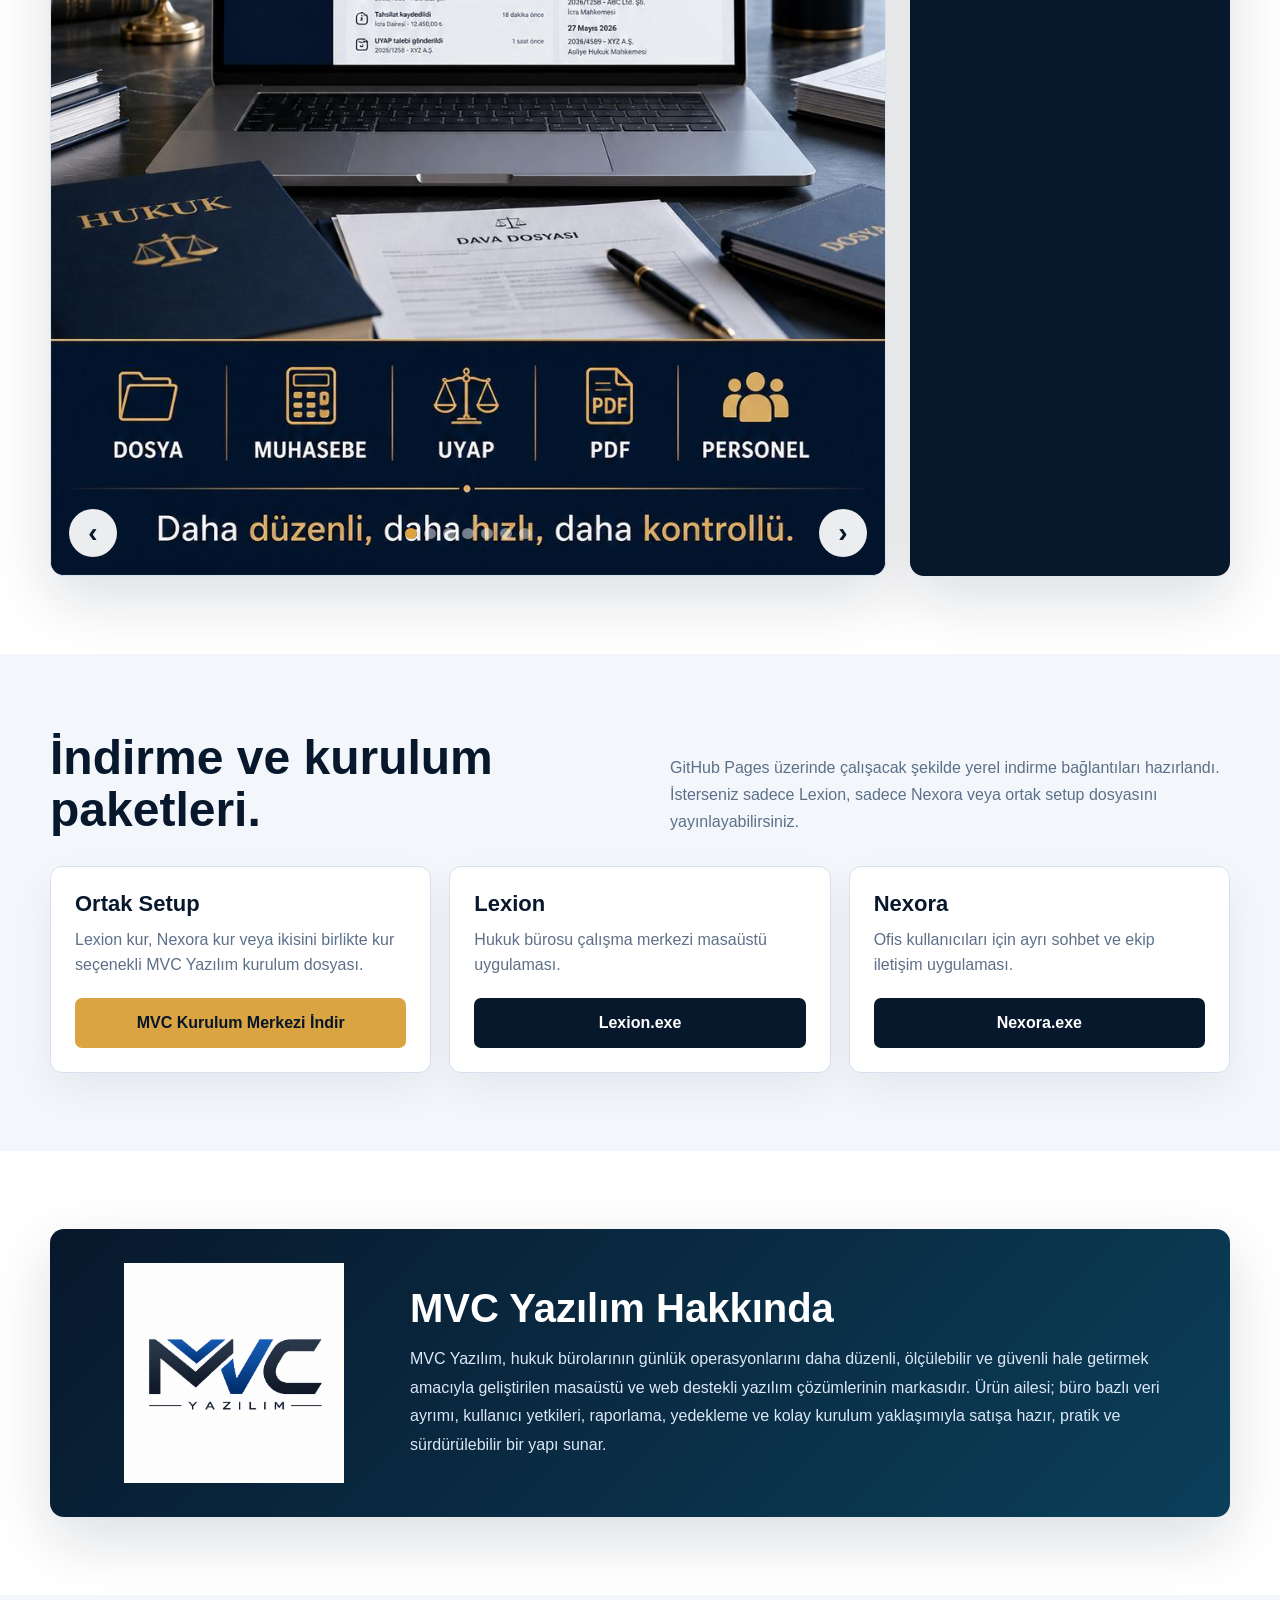
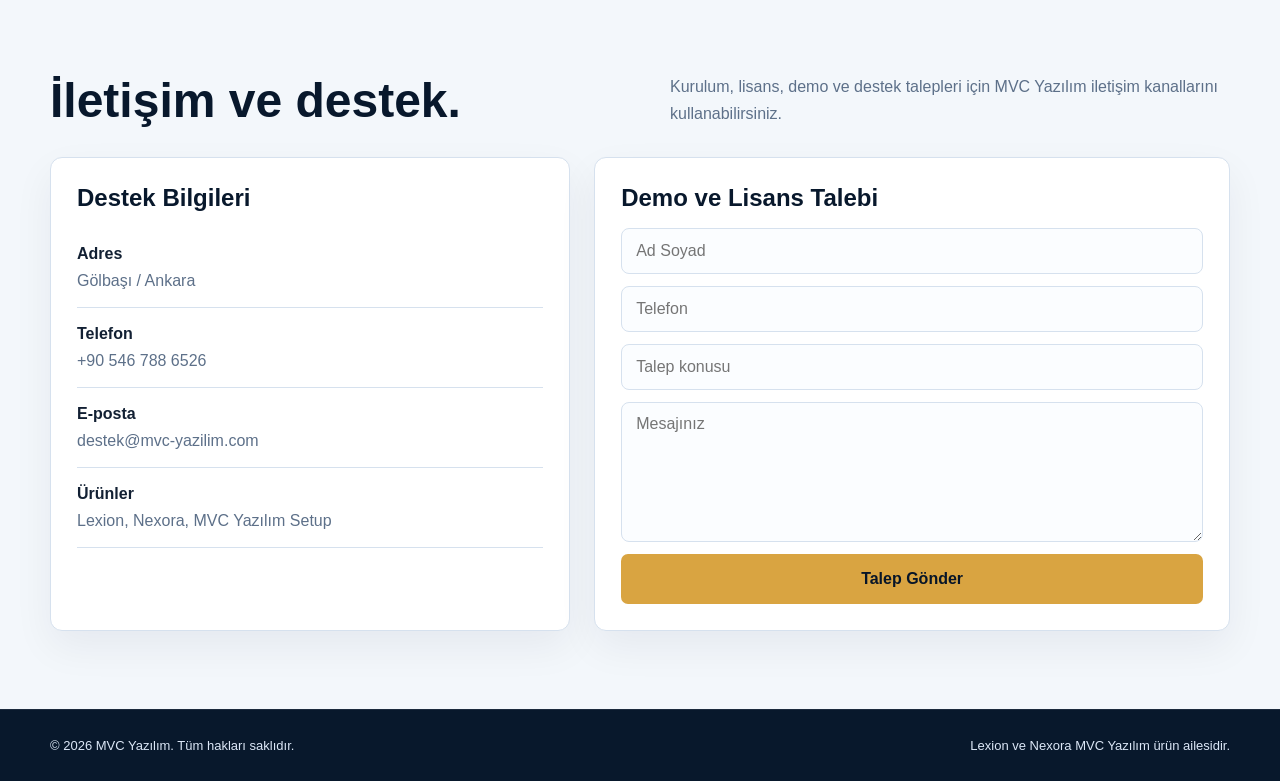
==== commit fe628d51: "Add files via upload" ====
--- a/index.html
+++ b/index.html
@@ -5,7 +5,7 @@
   <meta name="viewport" content="width=device-width, initial-scale=1">
   <title>MVC Yazılım | Hukuk ve Ofis Yazılımları</title>
   <meta name="description" content="MVC Yazılım; Lexion ve Nexora ile hukuk büroları için dosya, muhasebe, personel, PDF, UYAP ve ekip iletişimi çözümleri geliştirir.">
-  <link rel="icon" href="assets/mvc_yazilim_icon.png">
+  <link rel="icon" href="assets/mvc_icon.png">
   <style>
     :root {
       --ink: #122033;
@@ -520,7 +520,7 @@
   <header class="nav">
     <div class="wrap">
       <a class="brand" href="#anasayfa" aria-label="MVC Yazılım Anasayfa">
-        <img src="assets/mvc_yazilim_icon.png" alt="MVC Yazılım logo">
+        <img src="assets/mvc_logo.png" alt="MVC Yazılım logo">
         <span>MVC Yazılım<small>Lexion ve Nexora ürünleri</small></span>
       </a>
       <nav class="links" aria-label="Ana menü">
@@ -551,7 +551,7 @@
 
         <aside class="hero-card" aria-label="MVC Yazılım uygulamaları">
           <div class="hero-card-head">
-            <img src="assets/mvc_yazilim_icon.png" alt="">
+            <img src="assets/mvc_logo.png" alt="">
             MVC Yazılım
           </div>
           <div class="hero-card-body">
@@ -565,7 +565,7 @@
                 <div><h3>Nexora</h3><p>Ofis kullanıcıları için anlık mesajlaşma, grup ve dosya paylaşım uygulaması.</p></div>
               </a>
               <a class="mini-product" href="#indir">
-                <img src="assets/mvc_yazilim_icon.png" alt="">
+                <img src="assets/mvc_icon.png" alt="">
                 <div><h3>Ortak Setup</h3><p>Lexion, Nexora veya iki ürünü birlikte kurma seçenekli MVC Yazılım kurulumu.</p></div>
               </a>
             </div>
@@ -618,7 +618,7 @@
               <div class="feature">Personel, izin, prim ve yetki yönetimi</div>
             </div>
             <div class="product-actions">
-              <a class="btn dark" href="https://github.com/mvcanalpp/ofisdesk-site/releases/download/v1.5.2/Lexion.exe">Lexion İndir</a>
+              <a class="btn dark" href="downloads/MVC-Yazilim-Kurulum-Merkezi.exe">Lexion İndir</a>
               <a class="btn light" href="#lexion-slides">Ekranları Gör</a>
             </div>
           </article>
@@ -641,7 +641,7 @@
               <div class="feature">Kişi kartı ve profil fotoğrafı</div>
             </div>
             <div class="product-actions">
-              <a class="btn dark" href="https://github.com/mvcanalpp/ofisdesk-site/releases/download/v1.5.2/Nexora.exe">Nexora İndir</a>
+              <a class="btn dark" href="downloads/MVC-Yazilim-Kurulum-Merkezi.exe">Nexora İndir</a>
               <a class="btn light" href="#indir">Ortak Setup</a>
             </div>
           </article>
@@ -688,17 +688,17 @@
           <article class="download-card">
             <h3>Ortak Setup</h3>
             <p>Lexion kur, Nexora kur veya ikisini birlikte kur seçenekli MVC Yazılım kurulum dosyası.</p>
-            <a class="btn gold" href="https://github.com/mvcanalpp/ofisdesk-site/releases/download/v1.5.2/MVC_Yazilim_Lexion_Nexora_Setup_v1.5.2.exe">Setup İndir</a>
+            <a class="btn gold" href="downloads/MVC-Yazilim-Kurulum-Merkezi.exe" download>MVC Kurulum Merkezi İndir</a>
           </article>
           <article class="download-card">
             <h3>Lexion</h3>
             <p>Hukuk bürosu çalışma merkezi masaüstü uygulaması.</p>
-            <a class="btn dark" href="https://github.com/mvcanalpp/ofisdesk-site/releases/download/v1.5.2/Lexion.exe">Lexion.exe</a>
+            <a class="btn dark" href="downloads/Lexion.exe" download>Lexion.exe</a>
           </article>
           <article class="download-card">
             <h3>Nexora</h3>
             <p>Ofis kullanıcıları için ayrı sohbet ve ekip iletişim uygulaması.</p>
-            <a class="btn dark" href="https://github.com/mvcanalpp/ofisdesk-site/releases/download/v1.5.2/Nexora.exe">Nexora.exe</a>
+            <a class="btn dark" href="downloads/Nexora.exe" download>Nexora.exe</a>
           </article>
         </div>
       </div>
@@ -707,7 +707,7 @@
     <section class="company" id="hakkinda">
       <div class="wrap">
         <div class="company-card">
-          <img src="assets/mvc_yazilim_icon.png" alt="MVC Yazılım logo">
+          <img src="assets/mvc_logo.png" alt="MVC Yazılım logo">
           <div>
             <h2>MVC Yazılım Hakkında</h2>
             <p>MVC Yazılım, hukuk bürolarının günlük operasyonlarını daha düzenli, ölçülebilir ve güvenli hale getirmek amacıyla geliştirilen masaüstü ve web destekli yazılım çözümlerinin markasıdır. Ürün ailesi; büro bazlı veri ayrımı, kullanıcı yetkileri, raporlama, yedekleme ve kolay kurulum yaklaşımıyla satışa hazır, pratik ve sürdürülebilir bir yapı sunar.</p>
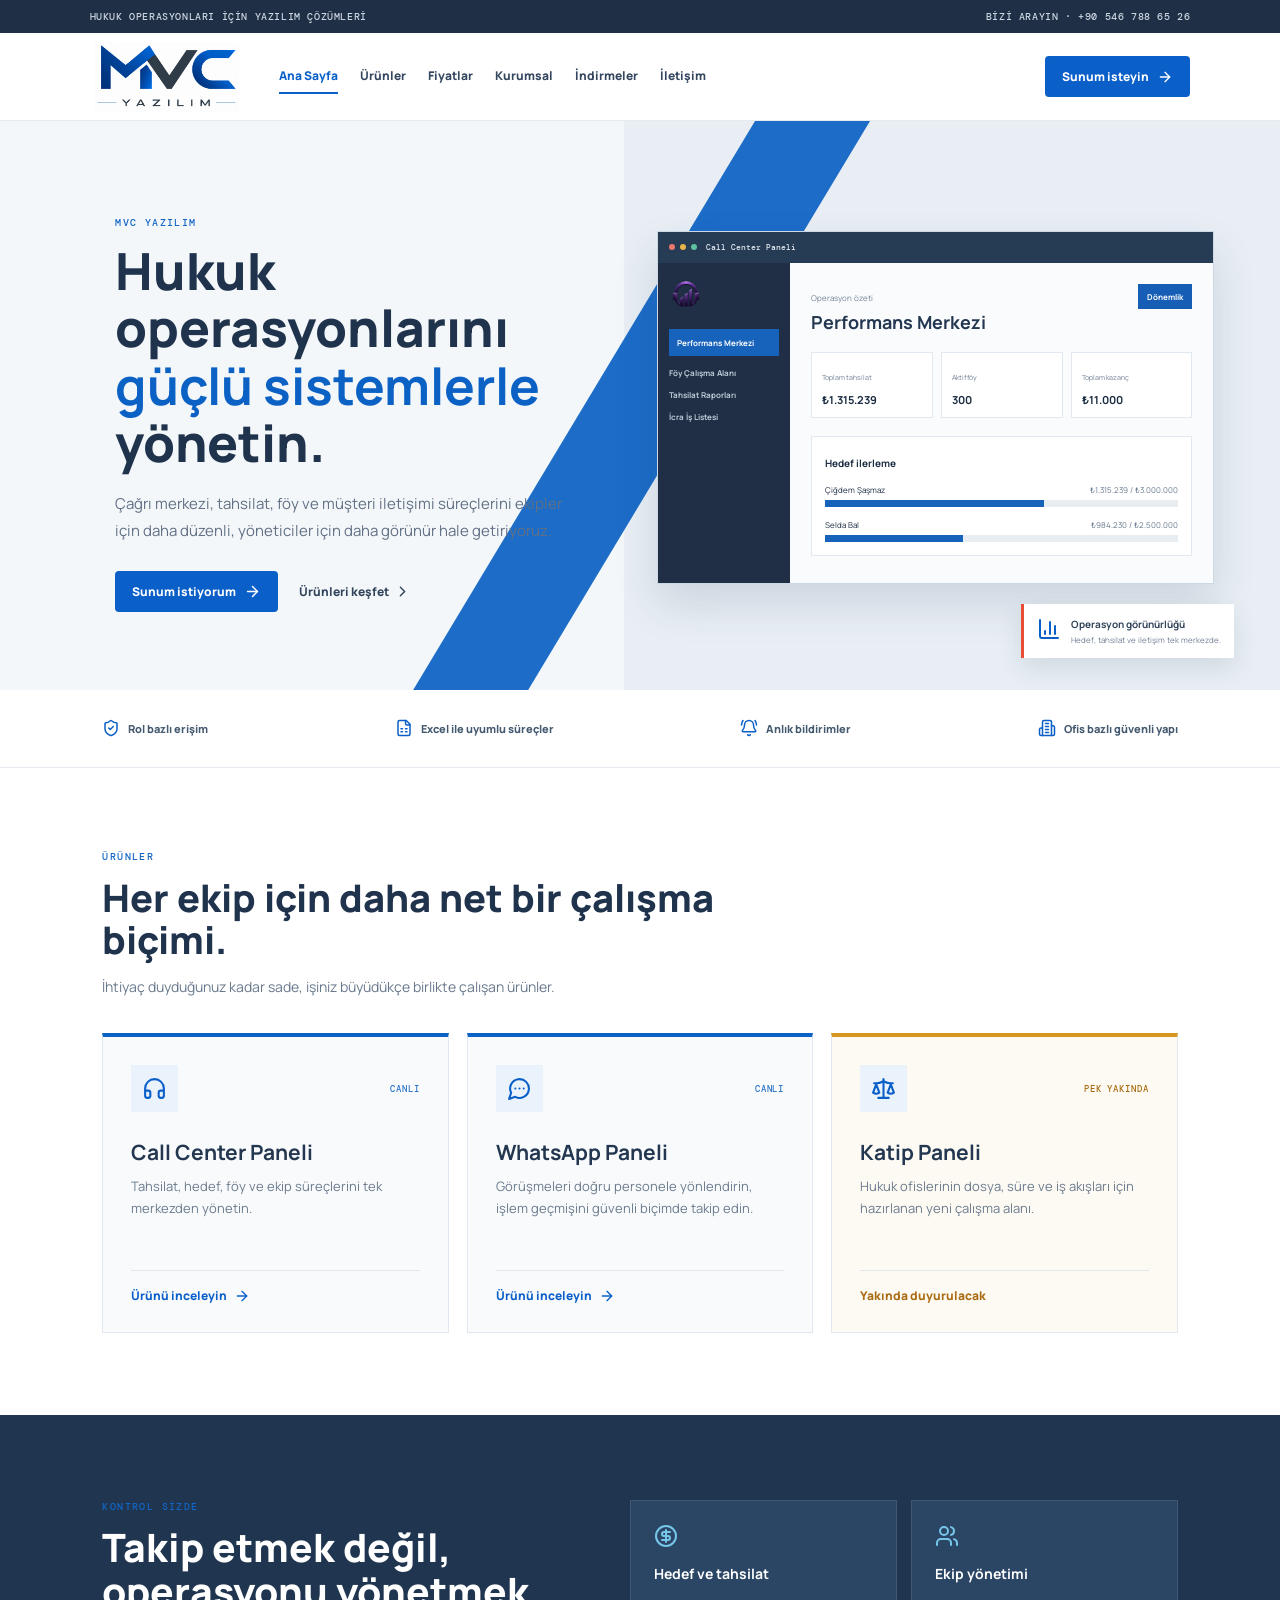
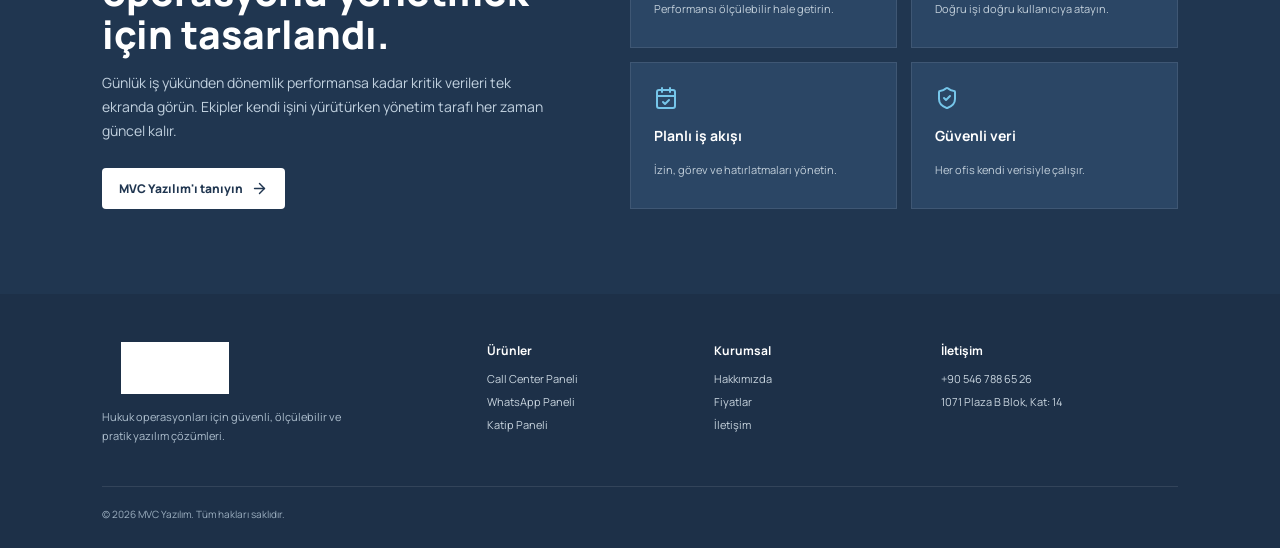
==== commit 01573428: "MVC Yazılım yeni kurumsal web sitesi" ====
--- a/index.html
+++ b/index.html
@@ -1,798 +1,14 @@
 <!doctype html>
 <html lang="tr">
-<head>
-  <meta charset="utf-8">
-  <meta name="viewport" content="width=device-width, initial-scale=1">
-  <title>MVC Yazılım | Hukuk ve Ofis Yazılımları</title>
-  <meta name="description" content="MVC Yazılım; Lexion ve Nexora ile hukuk büroları için dosya, muhasebe, personel, PDF, UYAP ve ekip iletişimi çözümleri geliştirir.">
-  <link rel="icon" href="assets/mvc_icon.png">
-  <style>
-    :root {
-      --ink: #122033;
-      --navy: #08182c;
-      --blue: #0b5f86;
-      --blue-2: #0e7490;
-      --gold: #d9a441;
-      --gold-2: #f3c766;
-      --paper: #ffffff;
-      --soft: #f3f7fb;
-      --mist: #e8f1f8;
-      --line: #d6e1ee;
-      --muted: #5d7089;
-      --green: #159a63;
-      --red: #c2410c;
-      --shadow: 0 22px 60px rgba(8, 24, 44, .14);
-    }
-
-    * { box-sizing: border-box; }
-    html { scroll-behavior: smooth; }
-    body {
-      margin: 0;
-      font-family: "Segoe UI", Arial, sans-serif;
-      color: var(--ink);
-      background: var(--soft);
-    }
-
-    img { max-width: 100%; display: block; }
-    a { color: inherit; text-decoration: none; }
-    button, input, textarea { font: inherit; }
-    .wrap { width: min(1180px, calc(100% - 42px)); margin: 0 auto; }
-
-    .top-strip {
-      background: var(--navy);
-      color: #dbeafe;
-      font-size: 13px;
-      border-bottom: 1px solid rgba(255,255,255,.08);
-    }
-    .top-strip .wrap {
-      min-height: 38px;
-      display: flex;
-      align-items: center;
-      justify-content: space-between;
-      gap: 14px;
-      flex-wrap: wrap;
-    }
-    .top-strip b { color: white; }
-
-    .nav {
-      position: sticky;
-      top: 0;
-      z-index: 50;
-      background: rgba(255,255,255,.95);
-      border-bottom: 1px solid var(--line);
-      backdrop-filter: blur(16px);
-    }
-    .nav .wrap {
-      min-height: 86px;
-      display: flex;
-      align-items: center;
-      justify-content: space-between;
-      gap: 22px;
-    }
-    .brand {
-      display: flex;
-      align-items: center;
-      gap: 14px;
-      font-size: 28px;
-      font-weight: 900;
-      color: var(--navy);
-    }
-    .brand img { width: 78px; height: 78px; object-fit: contain; }
-    .brand small {
-      display: block;
-      margin-top: 2px;
-      color: var(--muted);
-      font-size: 11px;
-      letter-spacing: .08em;
-      text-transform: uppercase;
-      font-weight: 800;
-    }
-    .links {
-      display: flex;
-      align-items: center;
-      justify-content: flex-end;
-      gap: 5px;
-      flex-wrap: wrap;
-    }
-    .links a {
-      min-height: 44px;
-      display: inline-flex;
-      align-items: center;
-      justify-content: center;
-      padding: 0 13px;
-      border-radius: 6px;
-      color: var(--navy);
-      font-size: 14px;
-      font-weight: 800;
-    }
-    .links a:hover { background: var(--mist); }
-    .links .cta {
-      margin-left: 6px;
-      background: var(--gold);
-      color: #071528;
-      padding: 0 20px;
-      box-shadow: 0 12px 28px rgba(217,164,65,.24);
-    }
-
-    .hero {
-      position: relative;
-      overflow: hidden;
-      min-height: 700px;
-      background:
-        linear-gradient(90deg, rgba(8,24,44,.98) 0%, rgba(8,24,44,.91) 47%, rgba(8,24,44,.55) 100%),
-        url("assets/slides/01-genel.jpg") center/cover;
-      color: white;
-    }
-    .hero .wrap {
-      min-height: 700px;
-      display: grid;
-      grid-template-columns: minmax(0, 1fr) 460px;
-      align-items: center;
-      gap: 48px;
-      padding: 68px 0 72px;
-    }
-    .eyebrow {
-      width: fit-content;
-      margin-bottom: 18px;
-      padding: 8px 12px;
-      border: 1px solid rgba(255,255,255,.18);
-      background: rgba(255,255,255,.08);
-      color: #e6f6ff;
-      border-radius: 999px;
-      font-size: 13px;
-      font-weight: 800;
-    }
-    h1 {
-      margin: 0;
-      max-width: 790px;
-      font-size: clamp(45px, 6vw, 84px);
-      line-height: .98;
-      letter-spacing: 0;
-      font-weight: 900;
-    }
-    .hero p {
-      max-width: 700px;
-      margin: 24px 0 0;
-      color: #dce7f7;
-      font-size: 20px;
-      line-height: 1.65;
-    }
-    .actions {
-      display: flex;
-      gap: 12px;
-      flex-wrap: wrap;
-      margin-top: 30px;
-    }
-    .btn {
-      min-height: 50px;
-      display: inline-flex;
-      align-items: center;
-      justify-content: center;
-      gap: 10px;
-      padding: 0 22px;
-      border: 0;
-      border-radius: 7px;
-      font-weight: 900;
-      cursor: pointer;
-    }
-    .btn.gold { background: var(--gold); color: #071528; }
-    .btn.dark { background: var(--navy); color: white; }
-    .btn.light { background: white; color: var(--navy); }
-    .btn.ghost {
-      background: rgba(255,255,255,.10);
-      color: white;
-      border: 1px solid rgba(255,255,255,.22);
-    }
-    .hero-card {
-      background: rgba(255,255,255,.96);
-      color: var(--ink);
-      border: 1px solid rgba(255,255,255,.28);
-      border-radius: 12px;
-      box-shadow: var(--shadow);
-      overflow: hidden;
-    }
-    .hero-card-head {
-      min-height: 58px;
-      display: flex;
-      align-items: center;
-      gap: 12px;
-      padding: 0 18px;
-      background: var(--navy);
-      color: white;
-      font-weight: 900;
-    }
-    .hero-card-head img { width: 44px; height: 44px; object-fit: contain; }
-    .hero-card-body { padding: 20px; }
-    .mini-products { display: grid; gap: 12px; }
-    .mini-product {
-      display: grid;
-      grid-template-columns: 58px 1fr;
-      gap: 13px;
-      align-items: center;
-      padding: 14px;
-      border: 1px solid var(--line);
-      background: var(--soft);
-      border-radius: 9px;
-    }
-    .mini-product img { width: 58px; height: 58px; object-fit: contain; }
-    .mini-product h3 { margin: 0 0 4px; font-size: 18px; color: var(--navy); }
-    .mini-product p { margin: 0; color: var(--muted); font-size: 13px; line-height: 1.45; }
-
-    section { padding: 78px 0; }
-    .section-head {
-      display: flex;
-      align-items: end;
-      justify-content: space-between;
-      gap: 24px;
-      margin-bottom: 30px;
-    }
-    .section-head h2 {
-      margin: 0;
-      color: var(--navy);
-      font-size: clamp(30px, 4vw, 48px);
-      line-height: 1.08;
-      font-weight: 900;
-    }
-    .section-head p {
-      max-width: 560px;
-      margin: 0;
-      color: var(--muted);
-      line-height: 1.7;
-      font-size: 16px;
-    }
-
-    .about { background: white; }
-    .about-grid {
-      display: grid;
-      grid-template-columns: 1.1fr .9fr;
-      gap: 26px;
-      align-items: stretch;
-    }
-    .text-panel, .info-panel, .product-panel, .download-card, .contact-card {
-      background: var(--paper);
-      border: 1px solid var(--line);
-      border-radius: 12px;
-      box-shadow: 0 16px 40px rgba(8,24,44,.06);
-    }
-    .text-panel { padding: 28px; }
-    .text-panel p { color: var(--muted); line-height: 1.8; font-size: 16px; }
-    .text-panel p:first-of-type { margin-top: 0; }
-    .metric-grid { display: grid; grid-template-columns: repeat(2, 1fr); gap: 14px; }
-    .metric {
-      padding: 22px;
-      background: var(--soft);
-      border: 1px solid var(--line);
-      border-radius: 10px;
-    }
-    .metric b { display: block; color: var(--navy); font-size: 30px; }
-    .metric span { color: var(--muted); font-size: 13px; font-weight: 800; }
-
-    .products { background: var(--soft); }
-    .product-grid {
-      display: grid;
-      grid-template-columns: repeat(2, minmax(0, 1fr));
-      gap: 24px;
-    }
-    .product-panel {
-      position: relative;
-      overflow: hidden;
-      min-height: 520px;
-      padding: 28px;
-    }
-    .product-panel::before {
-      content: "";
-      position: absolute;
-      left: 0;
-      top: 0;
-      right: 0;
-      height: 5px;
-      background: linear-gradient(90deg, var(--gold), var(--blue-2));
-    }
-    .product-top {
-      display: flex;
-      align-items: center;
-      gap: 16px;
-      margin-bottom: 22px;
-    }
-    .product-top img { width: 86px; height: 86px; object-fit: contain; }
-    .product-top h3 { margin: 0; color: var(--navy); font-size: 32px; }
-    .product-top span {
-      display: inline-flex;
-      margin-top: 6px;
-      padding: 6px 10px;
-      border-radius: 999px;
-      background: var(--mist);
-      color: var(--blue);
-      font-size: 12px;
-      font-weight: 900;
-    }
-    .product-panel p {
-      margin: 0 0 20px;
-      color: var(--muted);
-      line-height: 1.7;
-      font-size: 16px;
-    }
-    .features {
-      display: grid;
-      grid-template-columns: repeat(2, minmax(0, 1fr));
-      gap: 10px;
-      margin: 22px 0 26px;
-    }
-    .feature {
-      padding: 13px;
-      background: var(--soft);
-      border: 1px solid var(--line);
-      border-radius: 9px;
-      color: var(--ink);
-      font-size: 14px;
-      font-weight: 800;
-      line-height: 1.35;
-    }
-    .feature::before {
-      content: "✓";
-      margin-right: 8px;
-      color: var(--green);
-      font-weight: 900;
-    }
-    .product-actions {
-      display: flex;
-      flex-wrap: wrap;
-      gap: 10px;
-      margin-top: auto;
-    }
-
-    .showcase { background: white; }
-    .slider-shell {
-      display: grid;
-      grid-template-columns: minmax(0, 1fr) 320px;
-      gap: 24px;
-      align-items: stretch;
-    }
-    .slide-frame {
-      position: relative;
-      min-height: 560px;
-      border-radius: 14px;
-      overflow: hidden;
-      border: 1px solid var(--line);
-      box-shadow: var(--shadow);
-      background: var(--navy);
-    }
-    .slide-frame img {
-      width: 100%;
-      height: 100%;
-      min-height: 560px;
-      object-fit: cover;
-    }
-    .slide-controls {
-      position: absolute;
-      left: 18px;
-      right: 18px;
-      bottom: 18px;
-      display: flex;
-      align-items: center;
-      justify-content: space-between;
-      gap: 12px;
-    }
-    .icon-btn {
-      width: 48px;
-      height: 48px;
-      border: 0;
-      border-radius: 50%;
-      background: rgba(255,255,255,.92);
-      color: var(--navy);
-      font-size: 28px;
-      font-weight: 900;
-      cursor: pointer;
-    }
-    .slide-dots { display: flex; gap: 7px; justify-content: center; flex: 1; }
-    .dot {
-      width: 11px;
-      height: 11px;
-      border-radius: 50%;
-      border: 0;
-      background: rgba(255,255,255,.45);
-      cursor: pointer;
-    }
-    .dot.active { background: var(--gold); }
-    .slide-text {
-      padding: 26px;
-      background: var(--navy);
-      color: white;
-      border-radius: 14px;
-      box-shadow: var(--shadow);
-    }
-    .slide-text h3 { margin: 0 0 12px; font-size: 28px; }
-    .slide-text p { color: #dce7f7; line-height: 1.7; margin: 0 0 18px; }
-    .slide-text ul { margin: 0; padding: 0; list-style: none; display: grid; gap: 10px; }
-    .slide-text li {
-      padding: 12px;
-      border-radius: 8px;
-      background: rgba(255,255,255,.08);
-      color: #eaf2ff;
-      font-weight: 750;
-    }
-
-    .downloads { background: var(--soft); }
-    .download-grid {
-      display: grid;
-      grid-template-columns: repeat(3, minmax(0, 1fr));
-      gap: 18px;
-    }
-    .download-card { padding: 24px; }
-    .download-card h3 { margin: 0 0 10px; color: var(--navy); font-size: 22px; }
-    .download-card p { margin: 0 0 20px; color: var(--muted); line-height: 1.6; }
-    .download-card .btn { width: 100%; }
-
-    .company { background: white; }
-    .company-card {
-      display: grid;
-      grid-template-columns: 300px 1fr;
-      gap: 26px;
-      align-items: center;
-      padding: 34px;
-      background: linear-gradient(135deg, var(--navy), #0b3f5a);
-      border-radius: 14px;
-      color: white;
-      box-shadow: var(--shadow);
-    }
-    .company-card img {
-      width: 220px;
-      height: 220px;
-      object-fit: contain;
-      margin: 0 auto;
-    }
-    .company-card h2 { margin: 0 0 14px; font-size: 40px; }
-    .company-card p { margin: 0; color: #dce7f7; line-height: 1.8; font-size: 16px; }
-
-    .contact { background: var(--soft); }
-    .contact-grid {
-      display: grid;
-      grid-template-columns: .9fr 1.1fr;
-      gap: 24px;
-    }
-    .contact-card { padding: 26px; }
-    .contact-card h3 { margin: 0 0 16px; color: var(--navy); font-size: 24px; }
-    .contact-row {
-      padding: 14px 0;
-      border-bottom: 1px solid var(--line);
-      color: var(--muted);
-      line-height: 1.5;
-    }
-    .contact-row b { display: block; color: var(--ink); margin-bottom: 3px; }
-    .form { display: grid; gap: 12px; }
-    .form input, .form textarea {
-      width: 100%;
-      border: 1px solid var(--line);
-      border-radius: 8px;
-      background: #fbfdff;
-      padding: 0 14px;
-      min-height: 46px;
-      color: var(--ink);
-    }
-    .form textarea { min-height: 140px; padding: 12px 14px; resize: vertical; }
-
-    footer {
-      background: var(--navy);
-      color: #dce7f7;
-      padding: 28px 0;
-      border-top: 1px solid rgba(255,255,255,.08);
-    }
-    footer .wrap {
-      display: flex;
-      justify-content: space-between;
-      gap: 18px;
-      flex-wrap: wrap;
-      font-size: 13px;
-    }
-
-    @media (max-width: 980px) {
-      .nav .wrap, .section-head { align-items: flex-start; }
-      .nav .wrap, .hero .wrap, .about-grid, .product-grid, .slider-shell, .download-grid, .company-card, .contact-grid {
-        grid-template-columns: 1fr;
-      }
-      .nav .wrap { display: grid; }
-      .links { justify-content: flex-start; }
-      .hero, .hero .wrap { min-height: auto; }
-      h1 { font-size: 45px; }
-      .brand img { width: 66px; height: 66px; }
-      .product-panel { min-height: auto; }
-      .features, .metric-grid { grid-template-columns: 1fr; }
-      .slide-frame, .slide-frame img { min-height: 420px; }
-    }
-
-    @media (max-width: 620px) {
-      .wrap { width: min(100% - 28px, 1180px); }
-      .links a, .links .cta, .actions .btn, .product-actions .btn { width: 100%; }
-      .hero p { font-size: 17px; }
-      .product-top { align-items: flex-start; }
-      .product-top img { width: 72px; height: 72px; }
-    }
-  </style>
-</head>
-<body>
-  <div class="top-strip">
-    <div class="wrap">
-      <span>MVC Yazılım | Hukuk ve ofis teknolojileri</span>
-      <span><b>Destek:</b> +90 546 788 6526</span>
-    </div>
-  </div>
-
-  <header class="nav">
-    <div class="wrap">
-      <a class="brand" href="#anasayfa" aria-label="MVC Yazılım Anasayfa">
-        <img src="assets/mvc_logo.png" alt="MVC Yazılım logo">
-        <span>MVC Yazılım<small>Lexion ve Nexora ürünleri</small></span>
-      </a>
-      <nav class="links" aria-label="Ana menü">
-        <a href="#anasayfa">Anasayfa</a>
-        <a href="#uygulamalar">Uygulamalar</a>
-        <a href="#lexion">Lexion</a>
-        <a href="#nexora">Nexora</a>
-        <a href="#indir">İndir</a>
-        <a href="#hakkinda">Hakkında</a>
-        <a href="#iletisim">İletişim</a>
-        <a class="cta" href="#indir">Setup İndir</a>
-      </nav>
-    </div>
-  </header>
-
-  <main>
-    <section class="hero" id="anasayfa">
-      <div class="wrap">
-        <div>
-          <div class="eyebrow">MVC Yazılım ürün ailesi</div>
-          <h1>Hukuk büroları için masaüstü, web ve iletişim çözümleri.</h1>
-          <p>MVC Yazılım; operasyon takibi, dosya föyü, muhasebe, personel yönetimi, PDF araçları ve kurum içi sohbet ihtiyaçlarını tek ürün ailesinde toplayan profesyonel yazılımlar geliştirir.</p>
-          <div class="actions">
-            <a class="btn gold" href="#uygulamalar">Uygulamaları İncele</a>
-            <a class="btn ghost" href="#indir">Kurulum Paketleri</a>
-          </div>
-        </div>
-
-        <aside class="hero-card" aria-label="MVC Yazılım uygulamaları">
-          <div class="hero-card-head">
-            <img src="assets/mvc_logo.png" alt="">
-            MVC Yazılım
-          </div>
-          <div class="hero-card-body">
-            <div class="mini-products">
-              <a class="mini-product" href="#lexion">
-                <img src="assets/lexion_icon.png" alt="">
-                <div><h3>Lexion</h3><p>Hukuk büroları için dosya, muhasebe, personel, UYAP ve PDF çalışma merkezi.</p></div>
-              </a>
-              <a class="mini-product" href="#nexora">
-                <img src="assets/nexora_icon.png" alt="">
-                <div><h3>Nexora</h3><p>Ofis kullanıcıları için anlık mesajlaşma, grup ve dosya paylaşım uygulaması.</p></div>
-              </a>
-              <a class="mini-product" href="#indir">
-                <img src="assets/mvc_icon.png" alt="">
-                <div><h3>Ortak Setup</h3><p>Lexion, Nexora veya iki ürünü birlikte kurma seçenekli MVC Yazılım kurulumu.</p></div>
-              </a>
-            </div>
-          </div>
-        </aside>
-      </div>
-    </section>
-
-    <section class="about" id="uygulamalar">
-      <div class="wrap">
-        <div class="section-head">
-          <h2>Ofis süreçleri için tek marka altında iki güçlü uygulama.</h2>
-          <p>Lexion operasyonu yönetir, Nexora ekibi konuşturur. İki uygulama aynı ofis kullanıcı mantığıyla çalışacak şekilde tasarlanmıştır.</p>
-        </div>
-        <div class="about-grid">
-          <article class="text-panel">
-            <p>MVC Yazılım ürünleri, hukuk bürolarında günlük işin hızını ve kontrolünü artırmak için geliştirilir. Amaç sadece kayıt tutmak değil; dosya, tahsilat, muhasebe, personel ve ekip iletişimini birbiriyle uyumlu çalışan sade ekranlarda toplamaktır.</p>
-            <p>Lexion, yoğun dosya föyü ve operasyon takibi yapan bürolar için masaüstü çalışma alanı sunar. Nexora ise aynı ofis kullanıcı yapısını kullanarak ekip içi mesajlaşmayı ayrı ve profesyonel bir uygulamaya taşır.</p>
-          </article>
-          <aside class="info-panel text-panel">
-            <div class="metric-grid">
-              <div class="metric"><b>2</b><span>Aktif Uygulama</span></div>
-              <div class="metric"><b>Tek</b><span>Ofis Kullanıcı Mantığı</span></div>
-              <div class="metric"><b>Web</b><span>Tanıtım ve İndirme</span></div>
-              <div class="metric"><b>Setup</b><span>Seçmeli Kurulum</span></div>
-            </div>
-          </aside>
-        </div>
-      </div>
-    </section>
-
-    <section class="products">
-      <div class="wrap">
-        <div class="product-grid">
-          <article class="product-panel" id="lexion">
-            <div class="product-top">
-              <img src="assets/lexion_icon.png" alt="Lexion logo">
-              <div>
-                <h3>Lexion</h3>
-                <span>Hukuk çalışma merkezi</span>
-              </div>
-            </div>
-            <p>Lexion; dosya föyü, icra araçları, UYAP talepleri, PDF işlemleri, muhasebe, personel yönetimi, yetki sistemi ve raporlama ekranlarını tek masaüstü uygulamasında toplar.</p>
-            <div class="features">
-              <div class="feature">Dosya föyü ve kurum bazlı takip</div>
-              <div class="feature">Araç, taşınmaz, maaş haczi ve kesinleştirme föyleri</div>
-              <div class="feature">YTS tahsilat girişi ve raporlar</div>
-              <div class="feature">Muhasebe hareketleri ve kurum bakiyesi</div>
-              <div class="feature">PDF, UDF ve Excel çalışma alanları</div>
-              <div class="feature">Personel, izin, prim ve yetki yönetimi</div>
-            </div>
-            <div class="product-actions">
-              <a class="btn dark" href="downloads/MVC-Yazilim-Kurulum-Merkezi.exe">Lexion İndir</a>
-              <a class="btn light" href="#lexion-slides">Ekranları Gör</a>
-            </div>
-          </article>
-
-          <article class="product-panel" id="nexora">
-            <div class="product-top">
-              <img src="assets/nexora_icon.png" alt="Nexora logo">
-              <div>
-                <h3>Nexora</h3>
-                <span>Ofis içi sohbet ve ekip iletişimi</span>
-              </div>
-            </div>
-            <p>Nexora; ofis kullanıcılarının birbirleriyle birebir veya grup halinde görüşmesi, dosya paylaşması, mesaj durumlarını takip etmesi ve ekip içi akışı hızlandırması için hazırlanmış ayrı bir iletişim uygulamasıdır.</p>
-            <div class="features">
-              <div class="feature">Ofis kullanıcılarıyla otomatik eşleşme</div>
-              <div class="feature">Birebir sohbet ve grup oluşturma</div>
-              <div class="feature">Dosya ve görsel gönderme</div>
-              <div class="feature">Yazıyor, görüldü ve bildirim desteği</div>
-              <div class="feature">Yanıtla ve mesajı geri alma</div>
-              <div class="feature">Kişi kartı ve profil fotoğrafı</div>
-            </div>
-            <div class="product-actions">
-              <a class="btn dark" href="downloads/MVC-Yazilim-Kurulum-Merkezi.exe">Nexora İndir</a>
-              <a class="btn light" href="#indir">Ortak Setup</a>
-            </div>
-          </article>
-        </div>
-      </div>
-    </section>
-
-    <section class="showcase" id="lexion-slides">
-      <div class="wrap">
-        <div class="section-head">
-          <h2>Lexion ekranları ve kullanım alanları.</h2>
-          <p>OfisDesk tanıtım slaytları Lexion ürün ailesinin çalışma mantığını gösterir: dosya föyü, personel, muhasebe, UYAP/PDF araçları ve fiyatlandırma.</p>
-        </div>
-        <div class="slider-shell">
-          <div class="slide-frame">
-            <img id="slideImage" src="assets/slides/01-genel.jpg" alt="Lexion tanıtım slaytı">
-            <div class="slide-controls">
-              <button class="icon-btn" id="prevSlide" type="button" aria-label="Önceki slayt">‹</button>
-              <div class="slide-dots" id="slideDots"></div>
-              <button class="icon-btn" id="nextSlide" type="button" aria-label="Sonraki slayt">›</button>
-            </div>
-          </div>
-          <aside class="slide-text">
-            <h3 id="slideTitle">Lexion Genel Bakış</h3>
-            <p id="slideDesc">Hukuk büroları için dosya, muhasebe, UYAP, PDF ve personel süreçlerini tek çalışma merkezinde toplar.</p>
-            <ul>
-              <li>Başlık filtreleri ve gelişmiş föy yönetimi</li>
-              <li>Kurum bazlı muhasebe ve raporlama</li>
-              <li>Personel izin, prim ve performans takibi</li>
-              <li>PDF/UDF araçları ve toplu işlem seçenekleri</li>
-            </ul>
-          </aside>
-        </div>
-      </div>
-    </section>
-
-    <section class="downloads" id="indir">
-      <div class="wrap">
-        <div class="section-head">
-          <h2>İndirme ve kurulum paketleri.</h2>
-          <p>GitHub Pages üzerinde çalışacak şekilde yerel indirme bağlantıları hazırlandı. İsterseniz sadece Lexion, sadece Nexora veya ortak setup dosyasını yayınlayabilirsiniz.</p>
-        </div>
-        <div class="download-grid">
-          <article class="download-card">
-            <h3>Ortak Setup</h3>
-            <p>Lexion kur, Nexora kur veya ikisini birlikte kur seçenekli MVC Yazılım kurulum dosyası.</p>
-            <a class="btn gold" href="downloads/MVC-Yazilim-Kurulum-Merkezi.exe" download>MVC Kurulum Merkezi İndir</a>
-          </article>
-          <article class="download-card">
-            <h3>Lexion</h3>
-            <p>Hukuk bürosu çalışma merkezi masaüstü uygulaması.</p>
-            <a class="btn dark" href="downloads/Lexion.exe" download>Lexion.exe</a>
-          </article>
-          <article class="download-card">
-            <h3>Nexora</h3>
-            <p>Ofis kullanıcıları için ayrı sohbet ve ekip iletişim uygulaması.</p>
-            <a class="btn dark" href="downloads/Nexora.exe" download>Nexora.exe</a>
-          </article>
-        </div>
-      </div>
-    </section>
-
-    <section class="company" id="hakkinda">
-      <div class="wrap">
-        <div class="company-card">
-          <img src="assets/mvc_logo.png" alt="MVC Yazılım logo">
-          <div>
-            <h2>MVC Yazılım Hakkında</h2>
-            <p>MVC Yazılım, hukuk bürolarının günlük operasyonlarını daha düzenli, ölçülebilir ve güvenli hale getirmek amacıyla geliştirilen masaüstü ve web destekli yazılım çözümlerinin markasıdır. Ürün ailesi; büro bazlı veri ayrımı, kullanıcı yetkileri, raporlama, yedekleme ve kolay kurulum yaklaşımıyla satışa hazır, pratik ve sürdürülebilir bir yapı sunar.</p>
-          </div>
-        </div>
-      </div>
-    </section>
-
-    <section class="contact" id="iletisim">
-      <div class="wrap">
-        <div class="section-head">
-          <h2>İletişim ve destek.</h2>
-          <p>Kurulum, lisans, demo ve destek talepleri için MVC Yazılım iletişim kanallarını kullanabilirsiniz.</p>
-        </div>
-        <div class="contact-grid">
-          <article class="contact-card">
-            <h3>Destek Bilgileri</h3>
-            <div class="contact-row"><b>Adres</b>Gölbaşı / Ankara</div>
-            <div class="contact-row"><b>Telefon</b>+90 546 788 6526</div>
-            <div class="contact-row"><b>E-posta</b>destek@mvc-yazilim.com</div>
-            <div class="contact-row"><b>Ürünler</b>Lexion, Nexora, MVC Yazılım Setup</div>
-          </article>
-          <article class="contact-card">
-            <h3>Demo ve Lisans Talebi</h3>
-            <form class="form" action="mailto:destek@mvc-yazilim.com" method="post" enctype="text/plain">
-              <input name="Ad Soyad" placeholder="Ad Soyad">
-              <input name="Telefon" placeholder="Telefon">
-              <input name="Konu" placeholder="Talep konusu">
-              <textarea name="Mesaj" placeholder="Mesajınız"></textarea>
-              <button class="btn gold" type="submit">Talep Gönder</button>
-            </form>
-          </article>
-        </div>
-      </div>
-    </section>
-  </main>
-
-  <footer>
-    <div class="wrap">
-      <span>© 2026 MVC Yazılım. Tüm hakları saklıdır.</span>
-      <span>Lexion ve Nexora MVC Yazılım ürün ailesidir.</span>
-    </div>
-  </footer>
-
-  <script>
-    const slides = [
-      { src: "assets/slides/01-genel.jpg", title: "Lexion Genel Bakış", desc: "Hukuk büroları için dosya, muhasebe, UYAP, PDF ve personel süreçlerini tek çalışma merkezinde toplar." },
-      { src: "assets/slides/02-dosya-foyu.jpg", title: "Dosya Föyü", desc: "Kurum bazlı dosya takibi, son değiştiren bilgisi, yedekleme ve başlık filtreleriyle kontrol sağlar." },
-      { src: "assets/slides/03-personel-kontrol.jpg", title: "Personel ve Kontrol", desc: "Personel bilgileri, kullanıcı yetkileri, işlem geçmişi, izin ve prim süreçleri tek alanda yönetilir." },
-      { src: "assets/slides/04-muhasebe.jpg", title: "Muhasebe", desc: "Kurum bakiyeleri, gelir gider hareketleri, UYAP masrafı ve Excel raporları takip edilir." },
-      { src: "assets/slides/05-uyap-pdf.jpg", title: "UYAP ve PDF Araçları", desc: "Talep şablonları, PDF birleştirme, bölme, sıkıştırma ve toplu işlem akışları hızlandırılır." },
-      { src: "assets/slides/06-ek-ozellikler.jpg", title: "Ek Özellikler", desc: "Bulut bağlantısı, yedekleme, toplu talepler, barkod sorgulama ve tahsilat ayrıştırma özellikleri sunulur." },
-      { src: "assets/slides/07-fiyatlandirma.jpg", title: "Esnek Fiyatlandırma", desc: "Demo, aylık, yıllık ve sınırsız kullanıcı paketleriyle farklı ofis ihtiyaçlarına uygun lisanslama yapılır." }
-    ];
-
-    let slideIndex = 0;
-    const image = document.getElementById("slideImage");
-    const title = document.getElementById("slideTitle");
-    const desc = document.getElementById("slideDesc");
-    const dots = document.getElementById("slideDots");
-
-    function renderDots() {
-      dots.innerHTML = "";
-      slides.forEach((_, i) => {
-        const dot = document.createElement("button");
-        dot.className = "dot" + (i === slideIndex ? " active" : "");
-        dot.type = "button";
-        dot.setAttribute("aria-label", `${i + 1}. slayt`);
-        dot.addEventListener("click", () => showSlide(i));
-        dots.appendChild(dot);
-      });
-    }
-
-    function showSlide(index) {
-      slideIndex = (index + slides.length) % slides.length;
-      image.src = slides[slideIndex].src;
-      title.textContent = slides[slideIndex].title;
-      desc.textContent = slides[slideIndex].desc;
-      renderDots();
-    }
-
-    document.getElementById("prevSlide").addEventListener("click", () => showSlide(slideIndex - 1));
-    document.getElementById("nextSlide").addEventListener("click", () => showSlide(slideIndex + 1));
-    renderDots();
-    setInterval(() => showSlide(slideIndex + 1), 6500);
-  </script>
-</body>
+  <head>
+    <meta charset="UTF-8" />
+    <meta name="viewport" content="width=device-width, initial-scale=1.0" />
+    <meta name="description" content="MVC Yazılım, hukuk ve çağrı merkezi operasyonları için güvenli masaüstü çözümleri geliştirir." />
+    <title>MVC Yazılım | Operasyonu Yönet</title>
+    <script type="module" crossorigin src="/assets/index-DxYZ-uhu.js"></script>
+    <link rel="stylesheet" crossorigin href="/assets/index-BzDuFS9W.css">
+  </head>
+  <body>
+    <div id="root"></div>
+  </body>
 </html>
--- a/assets/index-BzDuFS9W.css
+++ b/assets/index-BzDuFS9W.css
@@ -0,0 +1 @@
+@import"https://fonts.googleapis.com/css2?family=DM+Mono:wght@400;500&family=Manrope:wght@400;500;600;700;800&display=swap";:root{font-family:Manrope,Arial,sans-serif;color:#1c2d43;background:#fff;font-synthesis:none}*{box-sizing:border-box}html{scroll-behavior:smooth}body{margin:0;min-width:320px}button{font:inherit;cursor:pointer}.topline{height:33px;padding:0 clamp(20px,7vw,115px);display:flex;align-items:center;justify-content:space-between;background:#1e2f46;color:#cbd6e0;font:500 10px DM Mono,monospace;letter-spacing:.06em}.topline a{color:inherit;text-decoration:none}.brand,.footer-brand{border:0;background:transparent;padding:0;cursor:pointer}.brand img{display:block;width:154px;height:70px;object-fit:contain}.topline+header{height:88px;padding:0 clamp(20px,7vw,115px);display:flex;align-items:center;gap:35px;border-bottom:1px solid #e5eaef;background:#fff;position:sticky;top:0;z-index:20}nav{display:flex;align-items:center;gap:22px;flex:1}nav button{border:0;background:none;color:#34475f;font-size:12px;font-weight:800;padding:8px 0;border-bottom:2px solid transparent}nav button.selected,nav button:hover{color:#0a5fc8;border-color:#0a5fc8}.header-button,.primary,.dark-button{border:0;border-radius:4px;background:#0a5fc8;color:#fff;padding:12px 17px;font-size:12px;font-weight:800;display:inline-flex;align-items:center;gap:8px;text-decoration:none}.mobile-menu{display:none;background:none;border:0;color:#1e2f46}.hero{min-height:550px;display:grid;grid-template-columns:1fr 1.05fr;overflow:hidden;background:#f4f7fa}.hero-copy{padding:95px 40px 78px clamp(20px,9vw,150px);align-self:center;position:relative;z-index:1}.eyebrow{color:#1265c5;font:500 10px DM Mono,monospace;letter-spacing:.14em;margin:0 0 13px}.hero h1,.page-banner h1,.section-intro h2,.home-feature h2{color:#20334d;line-height:1.12;letter-spacing:0;margin:0;font-size:clamp(34px,4vw,54px);font-weight:800}.hero h1 strong{display:block;color:#0b62c4}.hero-copy>p:not(.eyebrow){max-width:510px;color:#617084;font-size:15px;line-height:1.75;margin:20px 0 27px}.action-row{display:flex;gap:15px;align-items:center;flex-wrap:wrap}.text-button{background:none;border:0;color:#31445b;font-size:12px;font-weight:800;display:inline-flex;gap:5px;align-items:center}.hero-art{position:relative;display:grid;place-items:center;padding:62px 10% 58px 5%;background:#e8eef4}.hero-accent{position:absolute;width:115px;height:150%;left:-40px;top:-25%;background:#1468c6;transform:skew(-31deg);opacity:.96}.app-preview{z-index:1;width:min(570px,100%);background:#fff;border:1px solid #ccd9e4;box-shadow:0 20px 40px #1d365622}.preview-bar{height:31px;display:flex;align-items:center;gap:5px;padding:0 11px;background:#263b54;color:#e7edf4;font:500 8px DM Mono,monospace}.preview-bar span{width:6px;height:6px;border-radius:50%;background:#ed796c}.preview-bar span:nth-child(2){background:#e7b34a}.preview-bar span:nth-child(3){background:#5fc1a0}.preview-bar b{margin-left:4px}.preview-body{height:320px;display:grid;grid-template-columns:132px 1fr}.preview-body>aside{background:#202f45;color:#bdcad8;padding:14px 11px;display:flex;flex-direction:column;gap:11px;font-size:8px;font-weight:700}.preview-body>aside img{width:80px;height:34px;object-fit:contain;object-position:left;margin-bottom:7px}.preview-body>aside b{padding:8px;background:#1763bc;color:#fff}.preview-body>aside i{font-style:normal}.call-ui{padding:21px;background:#fafbfd}.preview-title{display:flex;justify-content:space-between;align-items:start}.preview-title small{font-size:8px;color:#758496}.preview-title strong{display:block;font-size:18px;color:#233750;margin-top:4px}.preview-title em{font-style:normal;background:#165eb5;color:#fff;padding:7px 9px;font-size:8px;font-weight:700}.mini-kpis{display:grid;grid-template-columns:repeat(3,1fr);gap:8px;margin:18px 0}.mini-kpis article{background:#fff;border:1px solid #e2e8ef;padding:10px;min-width:0}.mini-kpis small{font-size:7px;color:#718194}.mini-kpis b{display:block;margin-top:7px;font-size:11px}.progress-panel{padding:13px;background:#fff;border:1px solid #e2e8ef}.progress-panel>b{font-size:10px}.progress-panel p{font-size:8px;display:flex;justify-content:space-between;margin:12px 0 5px}.progress-panel p span{color:#64768a}.progress-panel i{display:block;height:7px;background:#e8edf1}.progress-panel u{display:block;height:100%;background:#1763bc;text-decoration:none}.hero-note{position:absolute;z-index:2;right:7%;bottom:32px;display:flex;gap:10px;padding:13px;background:#fff;border-left:3px solid #e94d35;box-shadow:0 10px 24px #1935561d;color:#0a5fc8}.hero-note span{display:grid;gap:3px}.hero-note b{font-size:10px;color:#31445c}.hero-note small{font-size:8px;color:#738196}.trust-strip{min-height:78px;padding:0 clamp(20px,8vw,130px);display:flex;align-items:center;justify-content:space-between;gap:20px;background:#fff;border-bottom:1px solid #e5eaf0}.trust-strip span{display:flex;align-items:center;gap:8px;color:#455a70;font-size:11px;font-weight:800}.trust-strip svg{color:#0a5fc8;width:18px}.home-products,.page-content{padding:82px clamp(20px,8vw,130px)}.section-intro{max-width:690px;margin-bottom:35px}.section-intro h2{font-size:38px}.section-intro>p:not(.eyebrow){color:#68798d;font-size:14px;line-height:1.65}.product-cards{display:grid;grid-template-columns:repeat(3,1fr);gap:18px}.product-card{min-height:300px;padding:28px;background:#f8fafc;border:1px solid #e2e8ef;border-top:4px solid #0b62c4;display:flex;flex-direction:column}.product-card.soon-card{border-top-color:#d69722;background:#fdfaf4}.card-top{display:flex;align-items:center;justify-content:space-between}.product-icon,.large-icon{width:47px;height:47px;display:grid;place-items:center;background:#eaf3fc;color:#0a5fc8}.card-top>b{font:500 9px DM Mono,monospace;letter-spacing:.1em;color:#2c73c8}.soon-card .card-top>b{color:#a96c12}.product-card h3{font-size:21px;color:#243750;margin:26px 0 10px}.product-card p{color:#6b7b8d;font-size:13px;line-height:1.65;margin:0}.card-actions{border-top:1px solid #e1e7ec;margin-top:auto;padding-top:16px}.card-actions button,.card-actions span{background:none;border:0;padding:0;color:#0a5fc8;font-size:12px;font-weight:800;display:flex;align-items:center;gap:7px}.soon-card .card-actions span{color:#a96c12}.home-feature{padding:85px clamp(20px,8vw,130px);background:#203650;color:#fff;display:grid;grid-template-columns:.9fr 1.1fr;gap:80px}.home-feature h2{color:#fff;font-size:39px}.home-feature>div>p:not(.eyebrow){color:#c1d1df;font-size:14px;line-height:1.7;max-width:530px}.dark-button{background:#fff;color:#203650;margin-top:12px}.feature-grid{display:grid;grid-template-columns:1fr 1fr;gap:14px}.feature-grid article{padding:23px;background:#2b4665;border:1px solid #ffffff18;display:grid;gap:9px}.feature-grid svg{color:#76c6ea}.feature-grid b{font-size:14px}.feature-grid span{font-size:11px;line-height:1.55;color:#c3d0db}.page-banner{padding:86px clamp(20px,14vw,230px) 70px;background:#f0f5f9;text-align:center}.page-banner h1{font-size:clamp(36px,4.5vw,59px);max-width:940px;margin:auto}.page-banner>p:last-child{max-width:700px;margin:20px auto 0;color:#607187;font-size:15px;line-height:1.7}.page-content{min-height:560px}.product-detail-list{display:grid;gap:78px}.product-detail{display:grid;grid-template-columns:.82fr 1.18fr;gap:70px;align-items:center}.product-detail:nth-child(2n){direction:rtl}.product-detail:nth-child(2n)>*{direction:ltr}.detail-copy h2,.product-hero h2,.founder h2{font-size:35px;color:#20334d;margin:0}.detail-copy>p:not(.eyebrow),.product-hero p,.founder p{color:#64758a;line-height:1.75;font-size:14px}.detail-copy ul,.pricing-grid ul{padding:0;margin:25px 0;display:grid;gap:11px;list-style:none}.detail-copy li,.pricing-grid li{display:flex;gap:8px;align-items:center;color:#30445b;font-size:13px;font-weight:700}.detail-copy li svg,.pricing-grid li svg{color:#0a5fc8}.product-detail .app-preview{width:100%}.whatsapp-preview .preview-body>aside b{background:#158265}.whatsapp-preview .preview-bar{background:#263b54}.chat-ui{display:grid;grid-template-columns:.9fr 1.4fr;overflow:hidden;background:#f7faf9}.chat-list{padding:15px;background:#fff;border-right:1px solid #e3e8e8}.chat-list b{font-size:10px}.chat-list p{padding:10px 7px;margin:7px 0;font-size:9px;font-weight:800}.chat-list p.active{background:#e5f5ee;color:#0e785b}.chat-list span{display:block;font-size:7px;font-weight:500;color:#758296;margin-top:4px}.chat-window{padding:16px;display:flex;flex-direction:column;gap:12px}.chat-window>div{display:grid;gap:3px;border-bottom:1px solid #dfe7e5;padding-bottom:10px}.chat-window b{font-size:10px}.chat-window small{font-size:7px;color:#678171}.chat-window i,.chat-window em{max-width:80%;padding:9px;font-style:normal;font-size:8px;line-height:1.45;background:#fff;border:1px solid #e5e9eb;align-self:flex-start}.chat-window em{align-self:flex-end;background:#d9f2e7;border-color:#c9eadb}.chat-window>span{margin-top:auto;padding:9px;background:#fff;border:1px solid #dfe7e5;color:#96a39e;font-size:8px}.product-hero{display:grid;grid-template-columns:.9fr 1.1fr;gap:70px;align-items:center}.large-icon{width:67px;height:67px;margin-bottom:22px}.feature-list{display:grid;grid-template-columns:repeat(3,1fr);gap:15px;margin-top:65px}.feature-list article{padding:22px;border:1px solid #e0e7ee;display:flex;gap:14px}.feature-list svg{color:#0a5fc8;flex:0 0 auto}.feature-list b{font-size:14px}.feature-list p{font-size:12px;line-height:1.55;color:#67788c;margin:7px 0 0}.pricing-grid{display:grid;grid-template-columns:repeat(3,1fr);gap:17px;align-items:stretch}.pricing-grid article{position:relative;border:1px solid #e0e7ee;padding:30px;display:flex;flex-direction:column;min-height:420px}.pricing-grid .featured-price{background:#203650;color:#fff;border-color:#203650;transform:translateY(-13px)}.popular{position:absolute;top:-13px;left:22px;background:#e9a928;color:#233750;padding:6px 9px;font:700 8px DM Mono,monospace;letter-spacing:.08em}.pricing-grid h2{font-size:24px;margin:0}.pricing-grid p{font-size:12px;color:#6b7c90}.featured-price p,.featured-price span,.featured-price li{color:#d5e1eb}.pricing-grid strong{font-size:30px;margin:14px 0 5px}.pricing-grid strong small{font-size:12px}.pricing-grid>article>span{font-size:11px;color:#6e7f91}.pricing-grid ul{margin-top:30px}.pricing-grid button{margin-top:auto}.outline{border:1px solid #0a5fc8;background:#fff;color:#0a5fc8;padding:11px 13px;font-size:12px;font-weight:800;display:flex;justify-content:center;align-items:center;gap:6px}.price-note{text-align:center;color:#788899;font-size:12px;margin:42px auto 0}.founder{display:grid;grid-template-columns:.6fr 1.4fr;gap:68px;align-items:center;max-width:1000px;margin:auto}.founder-mark{height:320px;background:#203650;display:grid;place-items:center;position:relative;color:#fff}.founder-mark span{font-size:90px;font-weight:800;letter-spacing:-8px}.founder-mark i{position:absolute;bottom:22px;right:22px;font:500 11px DM Mono,monospace;color:#81b8e1}.values{display:grid;grid-template-columns:repeat(3,1fr);gap:15px;margin-top:70px}.values article{padding:25px;background:#f4f7fa}.values svg{color:#0a5fc8}.values h3{font-size:16px;margin:17px 0 8px}.values p{font-size:12px;line-height:1.6;color:#6b7c8f}.downloads{display:grid;gap:16px;max-width:980px;margin:auto}.downloads article{display:grid;grid-template-columns:55px 1fr auto;align-items:center;gap:22px;border:1px solid #e0e7ee;padding:25px}.downloads svg{color:#0a5fc8}.downloads h2{font-size:18px;margin:0}.downloads p{font-size:12px;color:#697a8c;margin:6px 0}.downloads span{font:500 9px DM Mono,monospace;color:#52718d}.muted-download{opacity:.65;background:#f7f8f9}.muted-download button{border:0;background:#dce2e8;color:#657486;padding:11px 13px;font-size:11px;font-weight:800}.contact-grid{display:grid;grid-template-columns:repeat(3,1fr);gap:16px}.contact-grid article{min-height:230px;padding:28px;border:1px solid #e0e7ee;display:flex;flex-direction:column;align-items:flex-start}.contact-grid svg{color:#0a5fc8}.contact-grid h2{font-size:18px;margin:22px 0 12px}.contact-grid a{color:#0a5fc8;text-decoration:none;font-size:13px;font-weight:800;margin:5px 0;display:flex;align-items:center;gap:7px}.contact-grid p{font-size:13px;line-height:1.7;color:#65758a;margin:0}.contact-grid span{font-size:11px;color:#738396;margin-top:auto}.socials{margin-top:46px;padding:23px;background:#f3f6f9;display:flex;align-items:center;gap:14px}.socials span{font-size:13px;font-weight:800;color:#30465e;margin-right:auto}.socials button{border:1px solid #dce3ea;background:#fff;color:#728196;padding:10px 12px;display:flex;gap:7px;align-items:center;font-size:11px}.socials button:disabled{cursor:not-allowed}footer{padding:48px clamp(20px,8vw,130px) 27px;background:#1d3048;color:#c9d5df;display:grid;grid-template-columns:1.8fr 1fr 1fr 1.2fr;gap:30px;position:relative}footer img{width:145px;height:52px;object-fit:contain;filter:brightness(0) invert(1)}footer p{font-size:11px;line-height:1.65;max-width:260px;color:#aebfce}footer b{font-size:12px;color:#fff;margin-bottom:12px;display:block}footer button,footer a,footer span{border:0;background:none;text-align:left;padding:0;margin:0 0 8px;color:#c9d5df;text-decoration:none;font-size:11px;display:block}footer small{grid-column:1/-1;border-top:1px solid #ffffff19;padding-top:20px;font-size:10px;color:#9db0c1}@media(max-width:920px){.topline+header{gap:18px}.hero,.product-detail,.product-hero,.founder,.home-feature{grid-template-columns:1fr}.hero-copy{padding:70px clamp(20px,8vw,100px)}.hero-art{min-height:440px}.product-cards,.pricing-grid,.feature-list,.values,.contact-grid{grid-template-columns:1fr}.product-detail:nth-child(2n){direction:ltr}.product-detail{gap:35px}.home-feature{gap:40px}.pricing-grid .featured-price{transform:none}.page-banner{padding-inline:30px}footer{grid-template-columns:1.5fr 1fr 1fr}.downloads article{grid-template-columns:50px 1fr}.downloads article>a,.downloads article>button{grid-column:2}}@media(max-width:650px){.topline{display:none}.topline+header{height:68px;padding:0 18px}.brand img{width:120px;height:55px}.mobile-menu{display:block;margin-left:auto}.header-button{display:none}nav{display:none;position:absolute;left:0;right:0;top:68px;background:#fff;border-bottom:1px solid #e5eaf0;padding:14px 20px;box-shadow:0 10px 20px #10213b10}nav.open{display:grid;gap:7px}nav button{text-align:left}.hero-copy{padding:58px 20px}.hero h1{font-size:37px}.hero-art{min-height:340px;padding:35px 20px 55px}.preview-body{height:235px;grid-template-columns:82px 1fr}.preview-body>aside{font-size:6px;padding:9px 7px;gap:7px}.preview-body>aside img{width:62px;height:22px}.call-ui{padding:12px}.preview-title strong{font-size:13px}.mini-kpis{margin:11px 0}.mini-kpis article{padding:6px}.mini-kpis b{font-size:8px}.progress-panel{padding:9px}.hero-note{right:24px;bottom:17px}.trust-strip{padding:18px 20px;flex-wrap:wrap;justify-content:flex-start}.trust-strip span{width:calc(50% - 10px);font-size:9px}.home-products,.page-content{padding:62px 20px}.section-intro h2,.page-banner h1{font-size:33px}.home-feature{padding:62px 20px}.home-feature h2{font-size:32px}.feature-grid{grid-template-columns:1fr 1fr}.page-banner{padding:58px 20px}.page-banner>p:last-child{font-size:13px}.product-hero h2,.detail-copy h2,.founder h2{font-size:29px}.feature-list{margin-top:42px}.founder-mark{height:230px}.founder-mark span{font-size:70px}.contact-grid article{min-height:200px}.socials{align-items:flex-start;flex-wrap:wrap}.socials span{width:100%}footer{grid-template-columns:1fr 1fr;padding:42px 20px 25px}.footer-brand{grid-column:1/-1}.downloads article{padding:20px;gap:14px}.downloads article>a,.downloads article>button{grid-column:1/-1;justify-self:start}.chat-ui{grid-template-columns:1fr 1.2fr}}
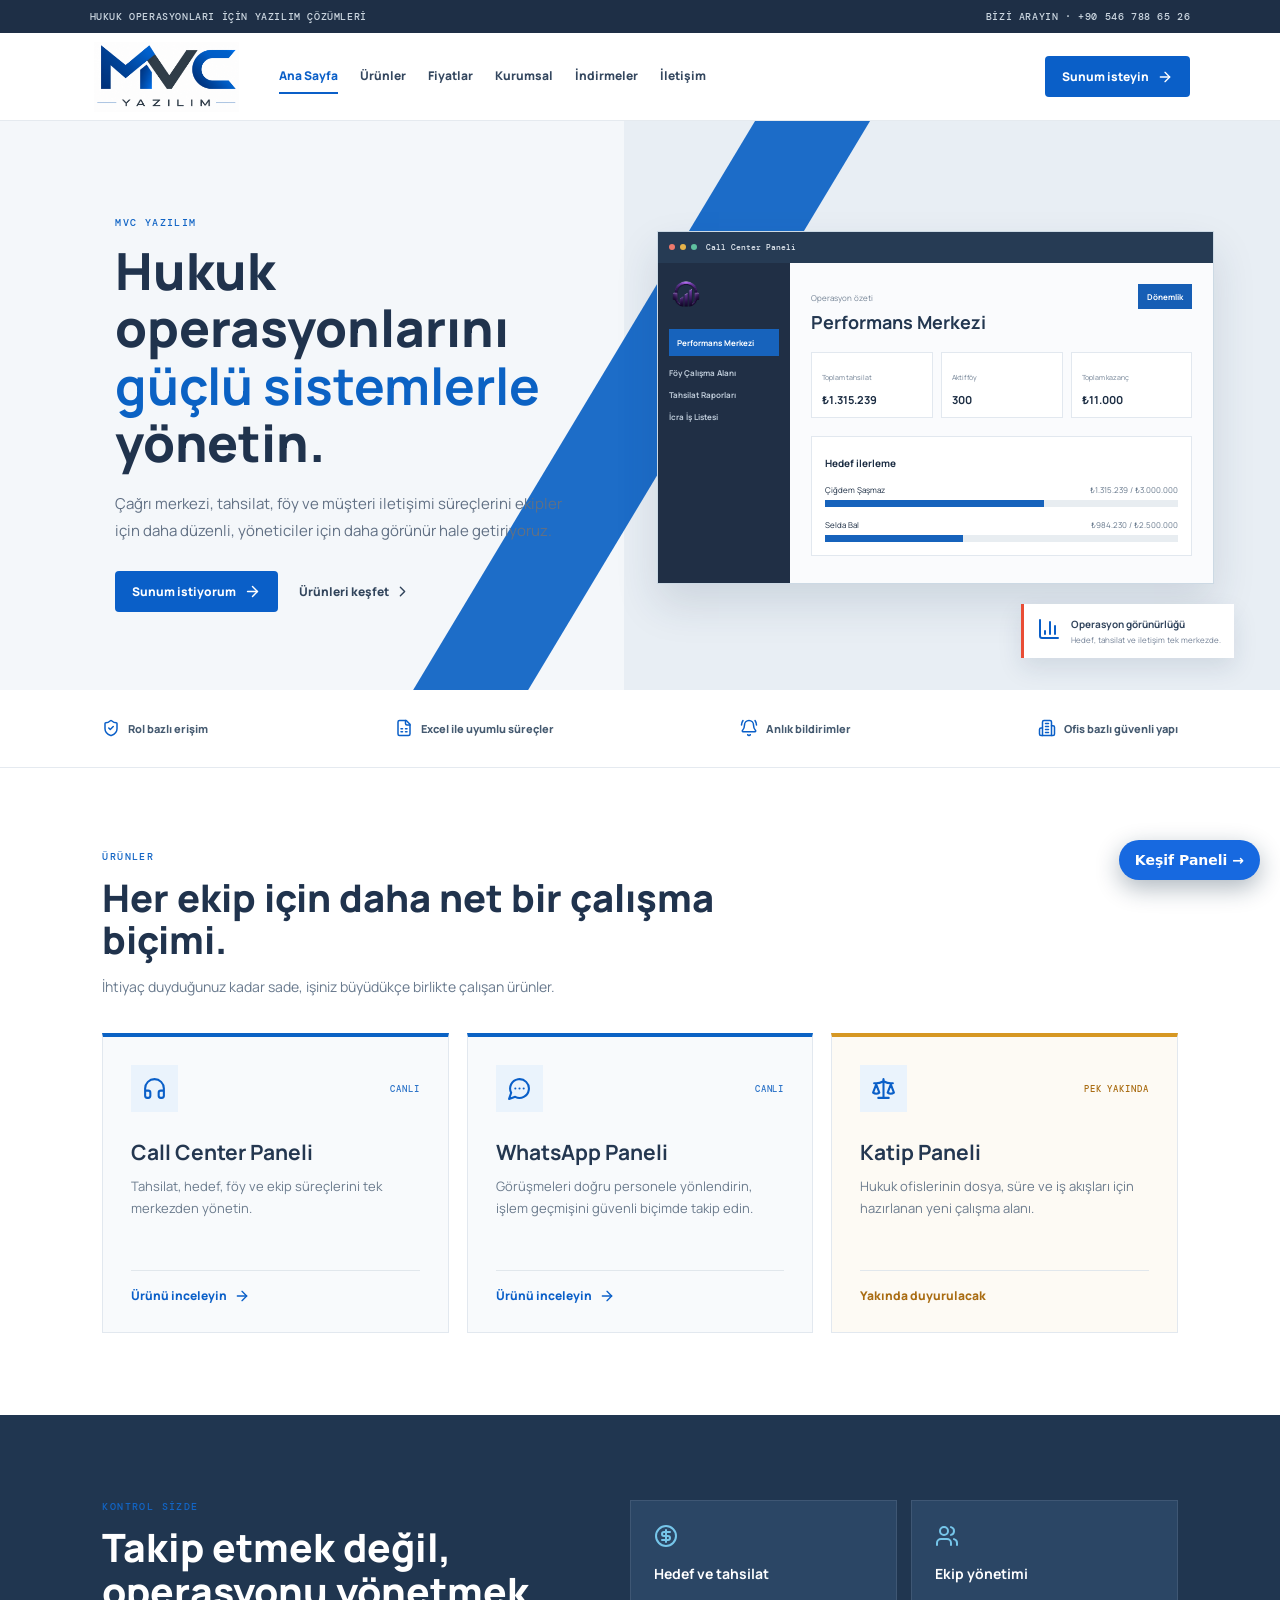
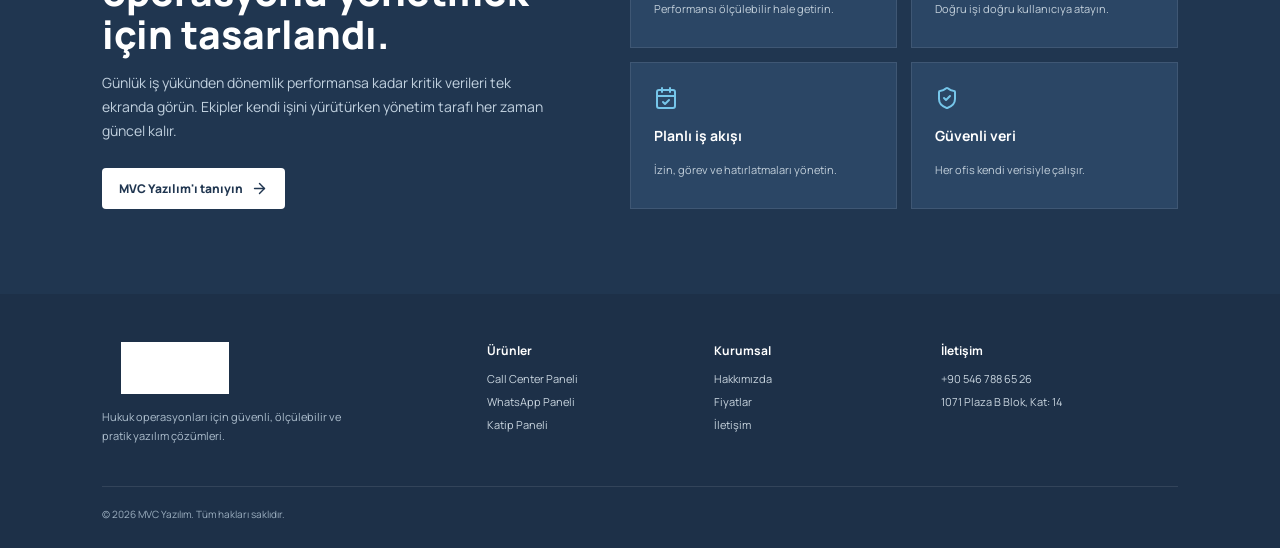
==== commit 434785aa: "feat: add keşif panel link to main site" ====
--- a/index.html
+++ b/index.html
@@ -4,11 +4,16 @@
     <meta charset="UTF-8" />
     <meta name="viewport" content="width=device-width, initial-scale=1.0" />
     <meta name="description" content="MVC Yazılım, hukuk ve çağrı merkezi operasyonları için güvenli masaüstü çözümleri geliştirir." />
-    <title>MVC Yazılım | Operasyonu Yönet</title>
-    <script type="module" crossorigin src="/assets/index-DxYZ-uhu.js"></script>
-    <link rel="stylesheet" crossorigin href="/assets/index-BzDuFS9W.css">
+    <title>MVC Yazılım | Operasyonu Yönetin</title>
+    <script type="module" crossorigin src="/assets/index-sxa5aTHQ.js"></script>
+    <link rel="stylesheet" crossorigin href="/assets/index-CJSbmuFG.css">
+    <style>
+      .kesif-giris-link { position: fixed; right: 20px; bottom: 20px; z-index: 9999; padding: 12px 16px; border-radius: 999px; background: #1769e0; color: #fff; font: 700 14px system-ui, sans-serif; text-decoration: none; box-shadow: 0 8px 24px #102a4355; }
+      .kesif-giris-link:hover { background: #0f56bd; }
+    </style>
   </head>
   <body>
     <div id="root"></div>
+    <a class="kesif-giris-link" href="/kesif/">Keşif Paneli →</a>
   </body>
 </html>
--- a/assets/index-CJSbmuFG.css
+++ b/assets/index-CJSbmuFG.css
@@ -0,0 +1 @@
+@import"https://fonts.googleapis.com/css2?family=DM+Mono:wght@400;500&family=Manrope:wght@400;500;600;700;800&display=swap";:root{font-family:Manrope,Arial,sans-serif;color:#1c2d43;background:#fff;font-synthesis:none}*{box-sizing:border-box}html{scroll-behavior:smooth}body{margin:0;min-width:320px}button{font:inherit;cursor:pointer}.topline{height:33px;padding:0 clamp(20px,7vw,115px);display:flex;align-items:center;justify-content:space-between;background:#1e2f46;color:#cbd6e0;font:500 10px DM Mono,monospace;letter-spacing:.06em}.topline a{color:inherit;text-decoration:none}.brand,.footer-brand{border:0;background:transparent;padding:0;cursor:pointer}.brand img{display:block;width:154px;height:70px;object-fit:contain}.topline+header{height:88px;padding:0 clamp(20px,7vw,115px);display:flex;align-items:center;gap:35px;border-bottom:1px solid #e5eaef;background:#fff;position:sticky;top:0;z-index:20}nav{display:flex;align-items:center;gap:22px;flex:1}nav button{border:0;background:none;color:#34475f;font-size:12px;font-weight:800;padding:8px 0;border-bottom:2px solid transparent}nav button.selected,nav button:hover{color:#0a5fc8;border-color:#0a5fc8}.header-button,.primary,.dark-button{border:0;border-radius:4px;background:#0a5fc8;color:#fff;padding:12px 17px;font-size:12px;font-weight:800;display:inline-flex;align-items:center;gap:8px;text-decoration:none}.mobile-menu{display:none;background:none;border:0;color:#1e2f46}.hero{min-height:550px;display:grid;grid-template-columns:1fr 1.05fr;overflow:hidden;background:#f4f7fa}.hero-copy{padding:95px 40px 78px clamp(20px,9vw,150px);align-self:center;position:relative;z-index:1}.eyebrow{color:#1265c5;font:500 10px DM Mono,monospace;letter-spacing:.14em;margin:0 0 13px}.hero h1,.page-banner h1,.section-intro h2,.home-feature h2{color:#20334d;line-height:1.12;letter-spacing:0;margin:0;font-size:clamp(34px,4vw,54px);font-weight:800}.hero h1 strong{display:block;color:#0b62c4}.hero-copy>p:not(.eyebrow){max-width:510px;color:#617084;font-size:15px;line-height:1.75;margin:20px 0 27px}.action-row{display:flex;gap:15px;align-items:center;flex-wrap:wrap}.text-button{background:none;border:0;color:#31445b;font-size:12px;font-weight:800;display:inline-flex;gap:5px;align-items:center}.hero-art{position:relative;display:grid;place-items:center;padding:62px 10% 58px 5%;background:#e8eef4}.hero-accent{position:absolute;width:115px;height:150%;left:-40px;top:-25%;background:#1468c6;transform:skew(-31deg);opacity:.96}.app-preview{z-index:1;width:min(570px,100%);background:#fff;border:1px solid #ccd9e4;box-shadow:0 20px 40px #1d365622}.preview-bar{height:31px;display:flex;align-items:center;gap:5px;padding:0 11px;background:#263b54;color:#e7edf4;font:500 8px DM Mono,monospace}.preview-bar span{width:6px;height:6px;border-radius:50%;background:#ed796c}.preview-bar span:nth-child(2){background:#e7b34a}.preview-bar span:nth-child(3){background:#5fc1a0}.preview-bar b{margin-left:4px}.preview-body{height:320px;display:grid;grid-template-columns:132px 1fr}.preview-body>aside{background:#202f45;color:#bdcad8;padding:14px 11px;display:flex;flex-direction:column;gap:11px;font-size:8px;font-weight:700}.preview-body>aside img{width:80px;height:34px;object-fit:contain;object-position:left;margin-bottom:7px}.preview-body>aside b{padding:8px;background:#1763bc;color:#fff}.preview-body>aside i{font-style:normal}.call-ui{padding:21px;background:#fafbfd}.preview-title{display:flex;justify-content:space-between;align-items:start}.preview-title small{font-size:8px;color:#758496}.preview-title strong{display:block;font-size:18px;color:#233750;margin-top:4px}.preview-title em{font-style:normal;background:#165eb5;color:#fff;padding:7px 9px;font-size:8px;font-weight:700}.mini-kpis{display:grid;grid-template-columns:repeat(3,1fr);gap:8px;margin:18px 0}.mini-kpis article{background:#fff;border:1px solid #e2e8ef;padding:10px;min-width:0}.mini-kpis small{font-size:7px;color:#718194}.mini-kpis b{display:block;margin-top:7px;font-size:11px}.progress-panel{padding:13px;background:#fff;border:1px solid #e2e8ef}.progress-panel>b{font-size:10px}.progress-panel p{font-size:8px;display:flex;justify-content:space-between;margin:12px 0 5px}.progress-panel p span{color:#64768a}.progress-panel i{display:block;height:7px;background:#e8edf1}.progress-panel u{display:block;height:100%;background:#1763bc;text-decoration:none}.hero-note{position:absolute;z-index:2;right:7%;bottom:32px;display:flex;gap:10px;padding:13px;background:#fff;border-left:3px solid #e94d35;box-shadow:0 10px 24px #1935561d;color:#0a5fc8}.hero-note span{display:grid;gap:3px}.hero-note b{font-size:10px;color:#31445c}.hero-note small{font-size:8px;color:#738196}.trust-strip{min-height:78px;padding:0 clamp(20px,8vw,130px);display:flex;align-items:center;justify-content:space-between;gap:20px;background:#fff;border-bottom:1px solid #e5eaf0}.trust-strip span{display:flex;align-items:center;gap:8px;color:#455a70;font-size:11px;font-weight:800}.trust-strip svg{color:#0a5fc8;width:18px}.home-products,.page-content{padding:82px clamp(20px,8vw,130px)}.section-intro{max-width:690px;margin-bottom:35px}.section-intro h2{font-size:38px}.section-intro>p:not(.eyebrow){color:#68798d;font-size:14px;line-height:1.65}.product-cards{display:grid;grid-template-columns:repeat(3,1fr);gap:18px}.product-card{min-height:300px;padding:28px;background:#f8fafc;border:1px solid #e2e8ef;border-top:4px solid #0b62c4;display:flex;flex-direction:column}.product-card.soon-card{border-top-color:#d69722;background:#fdfaf4}.card-top{display:flex;align-items:center;justify-content:space-between}.product-icon,.large-icon{width:47px;height:47px;display:grid;place-items:center;background:#eaf3fc;color:#0a5fc8}.card-top>b{font:500 9px DM Mono,monospace;letter-spacing:.1em;color:#2c73c8}.soon-card .card-top>b{color:#a96c12}.product-card h3{font-size:21px;color:#243750;margin:26px 0 10px}.product-card p{color:#6b7b8d;font-size:13px;line-height:1.65;margin:0}.card-actions{border-top:1px solid #e1e7ec;margin-top:auto;padding-top:16px}.card-actions button,.card-actions span{background:none;border:0;padding:0;color:#0a5fc8;font-size:12px;font-weight:800;display:flex;align-items:center;gap:7px}.soon-card .card-actions span{color:#a96c12}.home-feature{padding:85px clamp(20px,8vw,130px);background:#203650;color:#fff;display:grid;grid-template-columns:.9fr 1.1fr;gap:80px}.home-feature h2{color:#fff;font-size:39px}.home-feature>div>p:not(.eyebrow){color:#c1d1df;font-size:14px;line-height:1.7;max-width:530px}.dark-button{background:#fff;color:#203650;margin-top:12px}.feature-grid{display:grid;grid-template-columns:1fr 1fr;gap:14px}.feature-grid article{padding:23px;background:#2b4665;border:1px solid #ffffff18;display:grid;gap:9px}.feature-grid svg{color:#76c6ea}.feature-grid b{font-size:14px}.feature-grid span{font-size:11px;line-height:1.55;color:#c3d0db}.page-banner{padding:86px clamp(20px,14vw,230px) 70px;background:#f0f5f9;text-align:center}.page-banner h1{font-size:clamp(36px,4.5vw,59px);max-width:940px;margin:auto}.page-banner>p:last-child{max-width:700px;margin:20px auto 0;color:#607187;font-size:15px;line-height:1.7}.page-content{min-height:560px}.product-detail-list{display:grid;gap:78px}.product-detail{display:grid;grid-template-columns:.82fr 1.18fr;gap:70px;align-items:center}.product-detail:nth-child(2n){direction:rtl}.product-detail:nth-child(2n)>*{direction:ltr}.detail-copy h2,.product-hero h2,.founder h2{font-size:35px;color:#20334d;margin:0}.detail-copy>p:not(.eyebrow),.product-hero p,.founder p{color:#64758a;line-height:1.75;font-size:14px}.detail-copy ul,.pricing-grid ul{padding:0;margin:25px 0;display:grid;gap:11px;list-style:none}.detail-copy li,.pricing-grid li{display:flex;gap:8px;align-items:center;color:#30445b;font-size:13px;font-weight:700}.detail-copy li svg,.pricing-grid li svg{color:#0a5fc8}.product-detail .app-preview{width:100%}.whatsapp-preview .preview-body>aside b{background:#158265}.whatsapp-preview .preview-bar{background:#263b54}.chat-ui{display:grid;grid-template-columns:.9fr 1.4fr;overflow:hidden;background:#f7faf9}.chat-list{padding:15px;background:#fff;border-right:1px solid #e3e8e8}.chat-list b{font-size:10px}.chat-list p{padding:10px 7px;margin:7px 0;font-size:9px;font-weight:800}.chat-list p.active{background:#e5f5ee;color:#0e785b}.chat-list span{display:block;font-size:7px;font-weight:500;color:#758296;margin-top:4px}.chat-window{padding:16px;display:flex;flex-direction:column;gap:12px}.chat-window>div{display:grid;gap:3px;border-bottom:1px solid #dfe7e5;padding-bottom:10px}.chat-window b{font-size:10px}.chat-window small{font-size:7px;color:#678171}.chat-window i,.chat-window em{max-width:80%;padding:9px;font-style:normal;font-size:8px;line-height:1.45;background:#fff;border:1px solid #e5e9eb;align-self:flex-start}.chat-window em{align-self:flex-end;background:#d9f2e7;border-color:#c9eadb}.chat-window>span{margin-top:auto;padding:9px;background:#fff;border:1px solid #dfe7e5;color:#96a39e;font-size:8px}.product-hero{display:grid;grid-template-columns:.9fr 1.1fr;gap:70px;align-items:center}.large-icon{width:67px;height:67px;margin-bottom:22px}.feature-list{display:grid;grid-template-columns:repeat(3,1fr);gap:15px;margin-top:65px}.feature-list article{padding:22px;border:1px solid #e0e7ee;display:flex;gap:14px}.feature-list svg{color:#0a5fc8;flex:0 0 auto}.feature-list b{font-size:14px}.feature-list p{font-size:12px;line-height:1.55;color:#67788c;margin:7px 0 0}.pricing-grid{display:grid;grid-template-columns:repeat(3,1fr);gap:17px;align-items:stretch}.pricing-grid article{position:relative;border:1px solid #e0e7ee;padding:30px;display:flex;flex-direction:column;min-height:420px}.pricing-grid .featured-price{background:#203650;color:#fff;border-color:#203650;transform:translateY(-13px)}.popular{position:absolute;top:-13px;left:22px;background:#e9a928;color:#233750;padding:6px 9px;font:700 8px DM Mono,monospace;letter-spacing:.08em}.pricing-grid h2{font-size:24px;margin:0}.pricing-grid p{font-size:12px;color:#6b7c90}.featured-price p,.featured-price span,.featured-price li{color:#d5e1eb}.pricing-grid strong{font-size:30px;margin:14px 0 5px}.pricing-grid strong small{font-size:12px}.pricing-grid>article>span{font-size:11px;color:#6e7f91}.pricing-grid ul{margin-top:30px}.pricing-grid button{margin-top:auto}.outline{border:1px solid #0a5fc8;background:#fff;color:#0a5fc8;padding:11px 13px;font-size:12px;font-weight:800;display:flex;justify-content:center;align-items:center;gap:6px}.price-note{text-align:center;color:#788899;font-size:12px;margin:42px auto 0}.founder{display:grid;grid-template-columns:.6fr 1.4fr;gap:68px;align-items:center;max-width:1000px;margin:auto}.founder-mark{height:320px;background:#203650;display:grid;place-items:center;position:relative;color:#fff}.founder-mark span{font-size:90px;font-weight:800;letter-spacing:-8px}.founder-mark i{position:absolute;bottom:22px;right:22px;font:500 11px DM Mono,monospace;color:#81b8e1}.values{display:grid;grid-template-columns:repeat(3,1fr);gap:15px;margin-top:70px}.values article{padding:25px;background:#f4f7fa}.values svg{color:#0a5fc8}.values h3{font-size:16px;margin:17px 0 8px}.values p{font-size:12px;line-height:1.6;color:#6b7c8f}.downloads{display:grid;gap:16px;max-width:980px;margin:auto}.downloads article{display:grid;grid-template-columns:55px 1fr auto;align-items:center;gap:22px;border:1px solid #e0e7ee;padding:25px}.downloads svg{color:#0a5fc8}.downloads h2{font-size:18px;margin:0}.downloads p{font-size:12px;color:#697a8c;margin:6px 0}.downloads span{font:500 9px DM Mono,monospace;color:#52718d}.muted-download{opacity:.65;background:#f7f8f9}.muted-download button{border:0;background:#dce2e8;color:#657486;padding:11px 13px;font-size:11px;font-weight:800}.contact-grid{display:grid;grid-template-columns:repeat(3,1fr);gap:16px}.contact-grid article{min-height:230px;padding:28px;border:1px solid #e0e7ee;display:flex;flex-direction:column;align-items:flex-start}.contact-grid svg{color:#0a5fc8}.contact-grid h2{font-size:18px;margin:22px 0 12px}.contact-grid a{color:#0a5fc8;text-decoration:none;font-size:13px;font-weight:800;margin:5px 0;display:flex;align-items:center;gap:7px}.contact-grid p{font-size:13px;line-height:1.7;color:#65758a;margin:0}.contact-grid span{font-size:11px;color:#738396;margin-top:auto}.socials{margin-top:46px;padding:23px;background:#f3f6f9;display:flex;align-items:center;gap:14px}.socials span{font-size:13px;font-weight:800;color:#30465e;margin-right:auto}.socials button{border:1px solid #dce3ea;background:#fff;color:#728196;padding:10px 12px;display:flex;gap:7px;align-items:center;font-size:11px}.socials button:disabled{cursor:not-allowed}footer{padding:48px clamp(20px,8vw,130px) 27px;background:#1d3048;color:#c9d5df;display:grid;grid-template-columns:1.8fr 1fr 1fr 1.2fr;gap:30px;position:relative}footer img{width:145px;height:52px;object-fit:contain;filter:brightness(0) invert(1)}footer p{font-size:11px;line-height:1.65;max-width:260px;color:#aebfce}footer b{font-size:12px;color:#fff;margin-bottom:12px;display:block}footer button,footer a,footer span{border:0;background:none;text-align:left;padding:0;margin:0 0 8px;color:#c9d5df;text-decoration:none;font-size:11px;display:block}footer small{grid-column:1/-1;border-top:1px solid #ffffff19;padding-top:20px;font-size:10px;color:#9db0c1}@media(max-width:920px){.topline+header{gap:18px}.hero,.product-detail,.product-hero,.founder,.home-feature{grid-template-columns:1fr}.hero-copy{padding:70px clamp(20px,8vw,100px)}.hero-art{min-height:440px}.product-cards,.pricing-grid,.feature-list,.values,.contact-grid{grid-template-columns:1fr}.product-detail:nth-child(2n){direction:ltr}.product-detail{gap:35px}.home-feature{gap:40px}.pricing-grid .featured-price{transform:none}.page-banner{padding-inline:30px}footer{grid-template-columns:1.5fr 1fr 1fr}.downloads article{grid-template-columns:50px 1fr}.downloads article>a,.downloads article>button{grid-column:2}}@media(max-width:650px){.topline{display:none}.topline+header{height:68px;padding:0 18px}.brand img{width:120px;height:55px}.mobile-menu{display:block;margin-left:auto}.header-button{display:none}nav{display:none;position:absolute;left:0;right:0;top:68px;background:#fff;border-bottom:1px solid #e5eaf0;padding:14px 20px;box-shadow:0 10px 20px #10213b10}nav.open{display:grid;gap:7px}nav button{text-align:left}.hero-copy{padding:58px 20px}.hero h1{font-size:37px}.hero-art{min-height:340px;padding:35px 20px 55px}.preview-body{height:235px;grid-template-columns:82px 1fr}.preview-body>aside{font-size:6px;padding:9px 7px;gap:7px}.preview-body>aside img{width:62px;height:22px}.call-ui{padding:12px}.preview-title strong{font-size:13px}.mini-kpis{margin:11px 0}.mini-kpis article{padding:6px}.mini-kpis b{font-size:8px}.progress-panel{padding:9px}.hero-note{right:24px;bottom:17px}.trust-strip{padding:18px 20px;flex-wrap:wrap;justify-content:flex-start}.trust-strip span{width:calc(50% - 10px);font-size:9px}.home-products,.page-content{padding:62px 20px}.section-intro h2,.page-banner h1{font-size:33px}.home-feature{padding:62px 20px}.home-feature h2{font-size:32px}.feature-grid{grid-template-columns:1fr 1fr}.page-banner{padding:58px 20px}.page-banner>p:last-child{font-size:13px}.product-hero h2,.detail-copy h2,.founder h2{font-size:29px}.feature-list{margin-top:42px}.founder-mark{height:230px}.founder-mark span{font-size:70px}.contact-grid article{min-height:200px}.socials{align-items:flex-start;flex-wrap:wrap}.socials span{width:100%}footer{grid-template-columns:1fr 1fr;padding:42px 20px 25px}.footer-brand{grid-column:1/-1}.downloads article{padding:20px;gap:14px}.downloads article>a,.downloads article>button{grid-column:1/-1;justify-self:start}.chat-ui{grid-template-columns:1fr 1.2fr}}.preview-stack{position:relative}.preview-caption{position:absolute;right:-14px;bottom:-24px;max-width:265px;padding:15px;background:#203650;color:#fff;box-shadow:0 14px 25px #1d36562b;display:grid;gap:4px}.preview-caption b{font-size:11px}.preview-caption span{font-size:9px;line-height:1.5;color:#c9d8e5}.product-proof{margin-top:98px;padding:48px;background:#f1f6fa;display:grid;grid-template-columns:.8fr 1.2fr;gap:60px}.product-proof h2,.screen-section h2,.workflow-section h2{color:#20334d;font-size:30px;line-height:1.2;margin:0}.product-proof>div:last-child{display:grid;gap:18px}.product-proof article{display:flex;gap:14px}.product-proof svg{color:#0a5fc8;flex:0 0 auto}.product-proof b{font-size:13px}.product-proof p{margin:5px 0 0;color:#68798c;font-size:11px;line-height:1.55}.screen-section{margin-top:84px}.screen-section-head{max-width:620px;margin-bottom:30px}.screen-gallery{display:grid;grid-template-columns:repeat(3,1fr);gap:16px}.screen-card{min-height:225px;border:1px solid #dce5ed;background:#fff;box-shadow:0 9px 24px #1935560e}.screen-toolbar{height:32px;display:flex;align-items:center;gap:4px;padding:0 11px;background:#263b54;color:#d8e3ec;font:500 8px DM Mono,monospace}.screen-toolbar i{width:6px;height:6px;border-radius:50%;background:#e76962}.screen-toolbar i:nth-child(2){background:#e8ba55}.screen-toolbar i:nth-child(3){background:#5ec1a1}.screen-toolbar b{margin-left:4px}.screen-card-body{position:relative;min-height:193px;padding:25px;display:grid;align-content:center;gap:12px;background:linear-gradient(135deg,#fbfdff,#edf4f9)}.screen-2 .screen-card-body{background:linear-gradient(135deg,#f9fbfe,#e9f2fa)}.screen-3 .screen-card-body{background:linear-gradient(135deg,#fbfcfd,#edf6f3)}.screen-card-body svg{width:30px;height:30px;color:#0a5fc8}.screen-card-body b{font-size:15px;color:#233950}.screen-card-body p{font-size:11px;line-height:1.55;color:#64768a;margin:0;max-width:220px}.screen-card-body span{position:absolute;right:18px;bottom:14px;font:500 32px DM Mono,monospace;color:#d7e4ef}.workflow-section{margin-top:74px;padding:48px;background:#203650;color:#fff;display:grid;grid-template-columns:.9fr 1.1fr;gap:65px}.workflow-section h2{color:#fff}.workflow-section .eyebrow{color:#8ec6eb}.workflow-section ol{padding:0;margin:0;list-style:none;display:grid;gap:14px}.workflow-section li{display:flex;align-items:center;gap:12px;font-size:13px;color:#d6e2ec}.workflow-section li span{width:27px;height:27px;display:grid;place-items:center;border:1px solid #73b8e6;color:#8cd1f6;font:500 10px DM Mono,monospace}@media(max-width:920px){.product-proof,.workflow-section{grid-template-columns:1fr}.preview-caption{right:14px}.screen-gallery{grid-template-columns:1fr}}@media(max-width:650px){.product-proof,.workflow-section{padding:30px 20px;margin-top:62px}.screen-section{margin-top:62px}.screen-section h2,.product-proof h2,.workflow-section h2{font-size:27px}.preview-caption{position:static;max-width:none}.preview-stack{display:grid;gap:12px}.screen-gallery{gap:12px}}
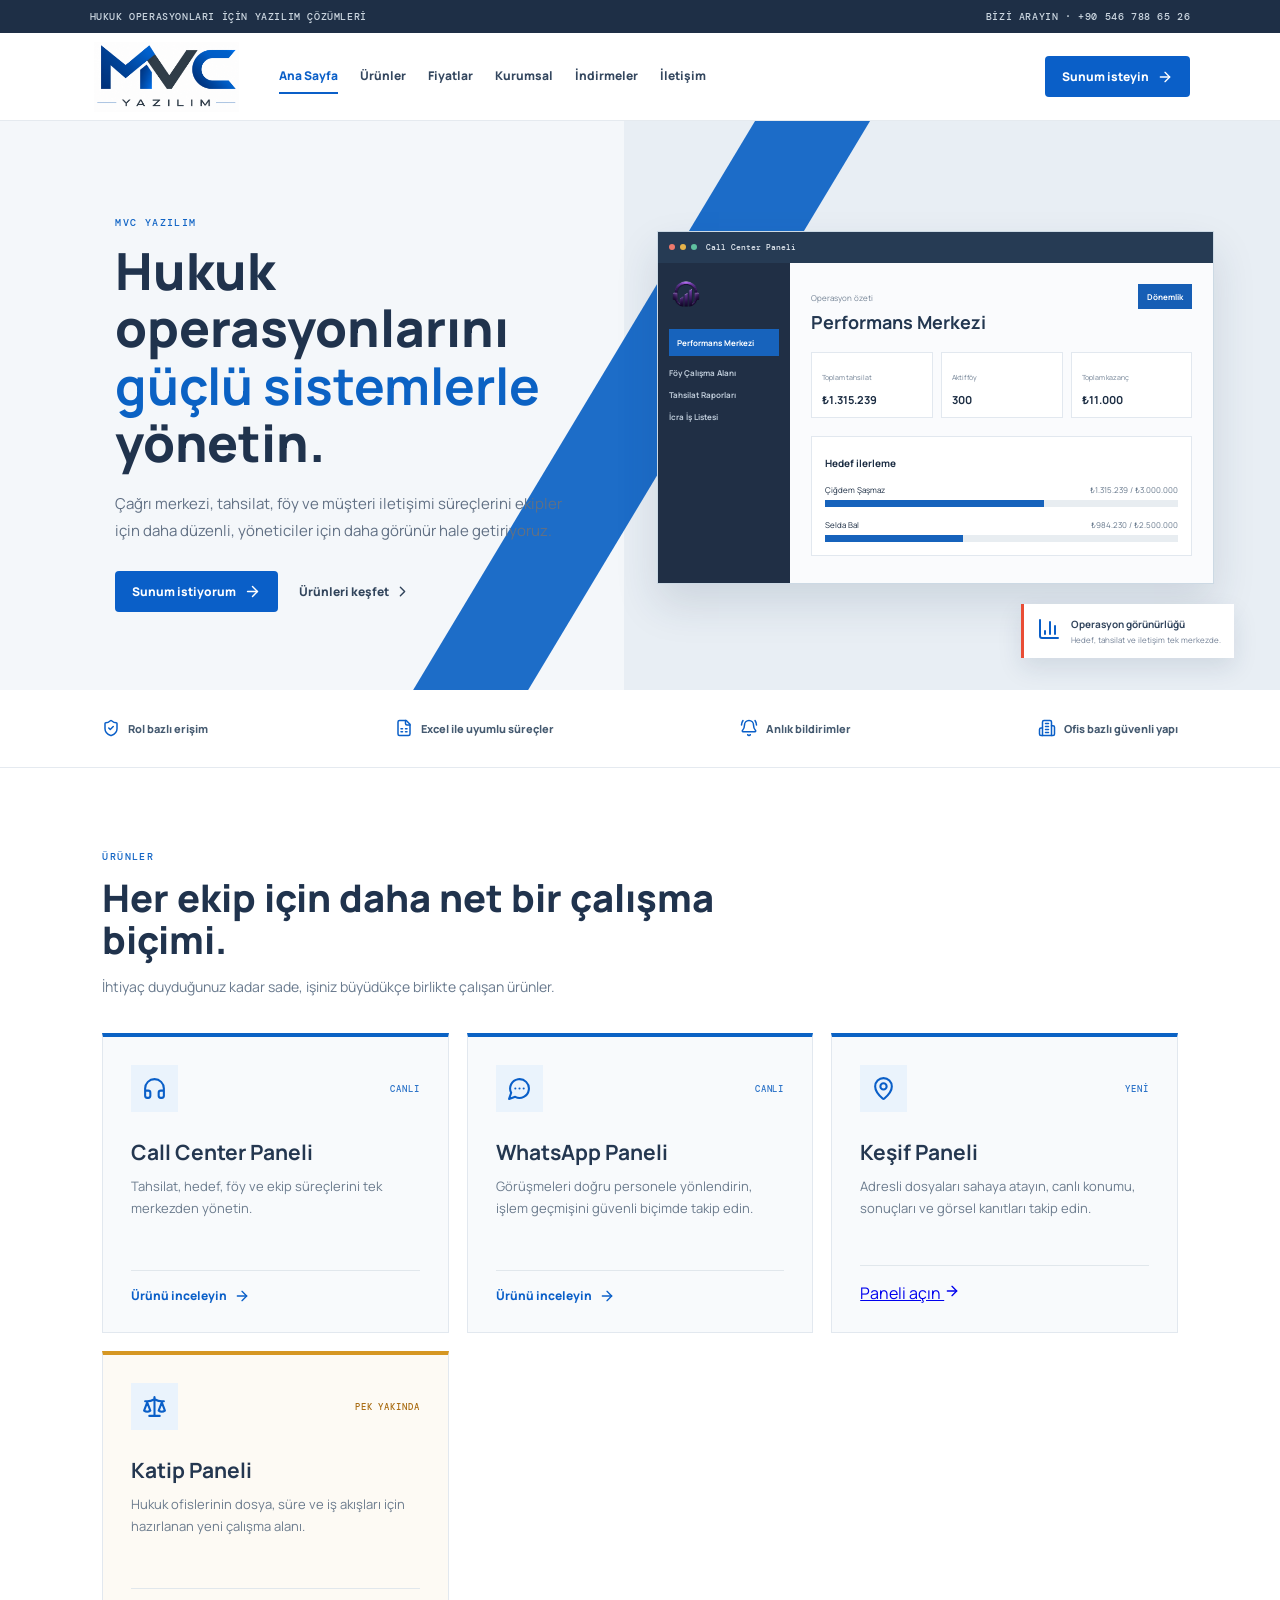
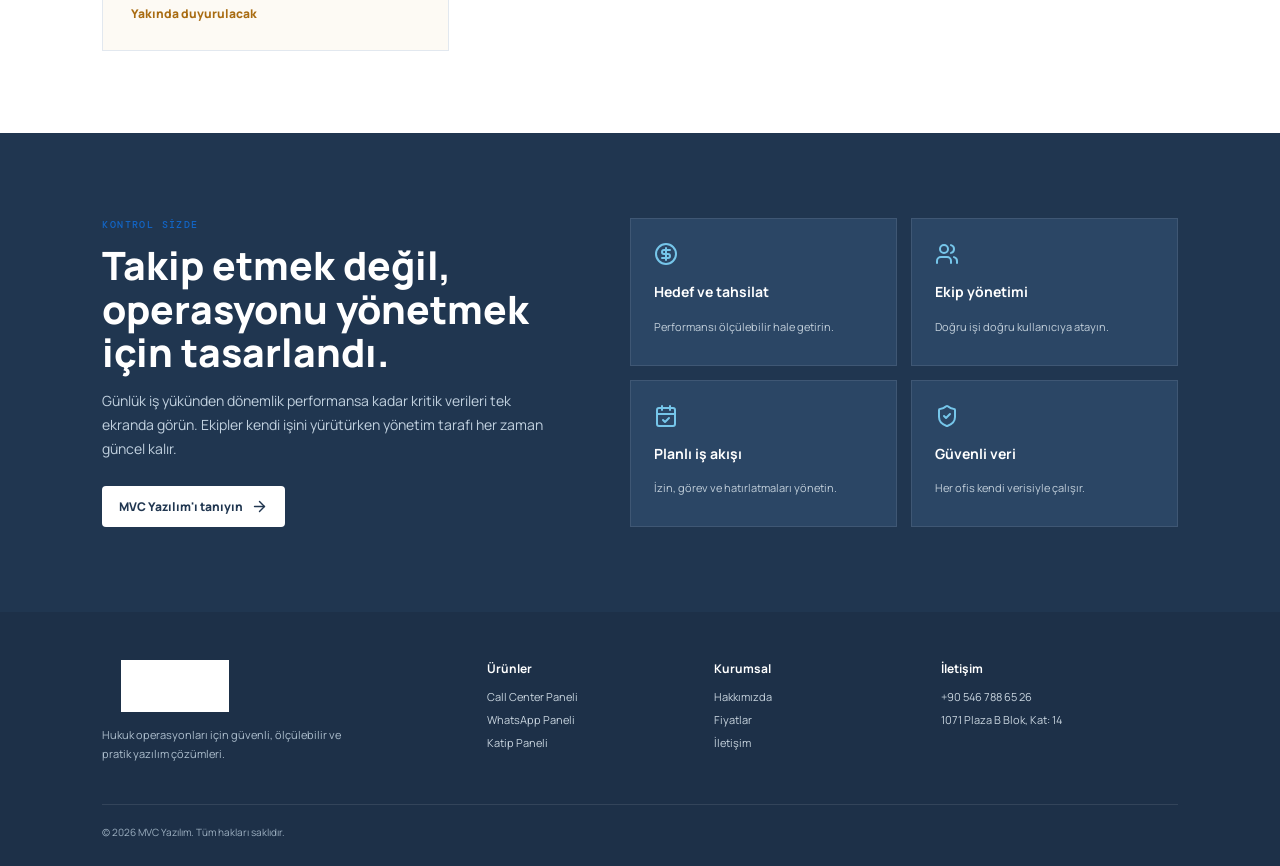
==== commit 12bd4d3b: "Publish Kesif Paneli improvements" ====
--- a/index.html
+++ b/index.html
@@ -5,15 +5,10 @@
     <meta name="viewport" content="width=device-width, initial-scale=1.0" />
     <meta name="description" content="MVC Yazılım, hukuk ve çağrı merkezi operasyonları için güvenli masaüstü çözümleri geliştirir." />
     <title>MVC Yazılım | Operasyonu Yönetin</title>
-    <script type="module" crossorigin src="/assets/index-sxa5aTHQ.js"></script>
+    <script type="module" crossorigin src="/assets/index-Bg95SUfD.js"></script>
     <link rel="stylesheet" crossorigin href="/assets/index-CJSbmuFG.css">
-    <style>
-      .kesif-giris-link { position: fixed; right: 20px; bottom: 20px; z-index: 9999; padding: 12px 16px; border-radius: 999px; background: #1769e0; color: #fff; font: 700 14px system-ui, sans-serif; text-decoration: none; box-shadow: 0 8px 24px #102a4355; }
-      .kesif-giris-link:hover { background: #0f56bd; }
-    </style>
   </head>
   <body>
     <div id="root"></div>
-    <a class="kesif-giris-link" href="/kesif/">Keşif Paneli →</a>
   </body>
 </html>
